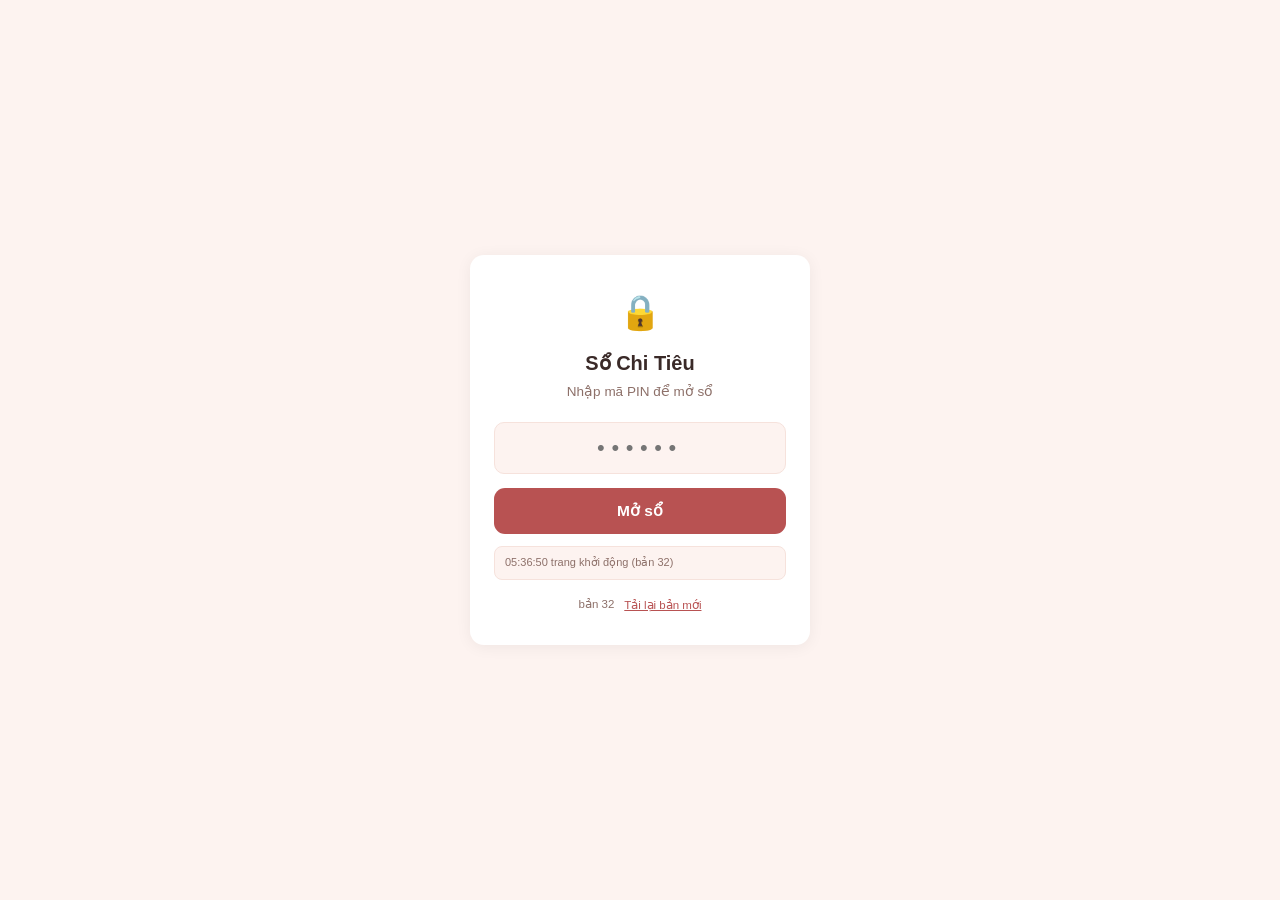
==== index.html @ 6a9d9686 "v32: luu khoan xong ngay, gui len Sheet o nen Do that: moi luot goi Apps Script mat 2,5-5 giay, gan " ====
<!DOCTYPE html>
<html lang="vi">
<head>
<meta charset="UTF-8">
<meta name="viewport" content="width=device-width, initial-scale=1.0, viewport-fit=cover">
<meta name="theme-color" content="#b85252">
<title>Sổ Chi Tiêu</title>
<link rel="manifest" href="manifest.json">
<link rel="apple-touch-icon" href="icons/icon-192.png">
<meta name="apple-mobile-web-app-capable" content="yes">
<meta name="apple-mobile-web-app-status-bar-style" content="default">
<meta name="apple-mobile-web-app-title" content="Sổ Chi Tiêu">
<link rel="stylesheet" href="style.css?v=32">
</head>
<body>

<!-- Màn hình nhập PIN: chạy trước, chặn mọi thứ khác -->
<div class="gate" id="gate">
  <div class="gate-card">
    <div class="gate-icon">🔒</div>
    <h1 class="gate-title">Sổ Chi Tiêu</h1>
    <p class="gate-sub">Nhập mã PIN để mở sổ</p>
    <input type="password" id="pin-input" class="pin-input"
           inputmode="numeric" autocomplete="off" placeholder="••••••">
    <p class="gate-error" id="gate-error" hidden></p>
    <button type="button" class="btn-primary" id="pin-submit">Mở sổ</button>

    <!-- Nhật ký lần thử gần nhất, lưu vào máy nên còn nguyên kể cả khi
         trang tự nạp lại. Dùng để dò lỗi khi màn hình không báo gì. -->
    <p class="gate-log" id="gate-log" hidden></p>

    <!-- Số hiệu bản giúp biết máy đang chạy bản nào khi cần dò lỗi -->
    <p class="gate-foot">
      <span id="app-version">bản —</span>
      <button type="button" class="link-btn" id="btn-reset">Tải lại bản mới</button>
    </p>
  </div>
</div>

<!-- Ứng dụng chính -->
<div class="app" id="app" hidden>

  <header class="topbar">
    <div class="month-total">
      <!-- Nhãn nhận biết sổ. Có sổ cá nhân chạy song song trên cùng máy, ghi
           nhầm khoản sang sổ kia thì phải vào tận Google Sheet sửa. -->
      <span class="so-badge">GIA ĐÌNH</span>
      <span class="month-label" id="month-label">Tháng này</span>
      <span class="month-amount" id="month-amount">—</span>
    </div>
    <button type="button" class="icon-btn" id="btn-refresh" aria-label="Tải lại">↻</button>
  </header>

  <!-- Chuyển giữa các màn hình -->
  <nav class="tabs">
    <button type="button" class="tab on" id="tab-btn-nhap">Nhập</button>
    <button type="button" class="tab" id="tab-btn-lo">Lọ</button>
    <button type="button" class="tab" id="tab-btn-vi">Ví</button>
    <button type="button" class="tab" id="tab-btn-no">Nợ &amp; TK</button>
    <button type="button" class="tab" id="tab-btn-thongke">Thống kê</button>
  </nav>

  <!-- ===== Màn hình nhập ===== -->
  <div id="tab-nhap">
    <section class="entry">
      <div class="chips kind" id="kinds"></div>

      <div class="amount-row">
        <input type="text" id="amount" class="amount-input"
               inputmode="numeric" autocomplete="off" placeholder="0">
        <span class="currency">đ</span>
      </div>

      <div class="chips" id="categories"></div>

      <div class="date-row">
        <label class="date-label" for="entry-date">Ngày</label>
        <input type="date" id="entry-date" class="date-input">
        <button type="button" class="link-btn" id="btn-homnay" hidden>về hôm nay</button>
      </div>

      <!-- Nội dung là bắt buộc: danh mục cho biết loại, nội dung mới cho biết
           thật sự tiêu vào cái gì. Chip gợi ý nằm ngay dưới để đỡ phải gõ lại
           tiếng Việt có dấu — bấm một cái là xong. -->
      <label class="note-label" for="note">Nội dung <span class="bat-buoc">*</span></label>
      <input type="text" id="note" class="note-input"
             autocomplete="off" placeholder="VD: Hủ tíu Nam Vang">
      <div class="chips goi-y" id="note-goiy"></div>

      <!-- Ảnh hoá đơn. Không đặt capture="environment": để trống thì điện
           thoại cho chọn giữa chụp mới và lấy ảnh có sẵn trong máy, mà hoá
           đơn thì nhiều khi đã chụp từ trước rồi. -->
      <div class="anh-khoi">
        <input type="file" id="anh-file" accept="image/*" hidden>
        <button type="button" class="btn-anh" id="btn-anh">📷 Ảnh hoá đơn</button>
        <div class="anh-xt" id="anh-xt" hidden>
          <img id="anh-xt-img" alt="Ảnh hoá đơn vừa chọn">
          <span class="anh-co" id="anh-co"></span>
          <button type="button" class="btn-xoa-nho" id="anh-bo">Bỏ ảnh</button>
        </div>
      </div>

      <div class="payer-row">
        <span class="payer-label" id="payer-label">Người chi</span>
        <div class="chips payer" id="payers"></div>
      </div>

      <div class="payer-row">
        <span class="payer-label">Từ ví</span>
        <div class="chips payer" id="vis"></div>
      </div>

      <p class="entry-error" id="entry-error" hidden></p>
      <button type="button" class="btn-primary" id="btn-save">Lưu khoản chi</button>
    </section>

    <!-- Tổng theo người -->
    <section class="by-person" id="by-person"></section>

    <!-- Danh sách gần đây / kết quả tìm kiếm -->
    <section class="recent">
      <div class="recent-head">
        <h2 id="recent-title">Gần đây</h2>
        <span class="pending" id="pending-badge" hidden></span>
        <button type="button" class="link-btn" id="btn-tim">Tìm khoản</button>
      </div>

      <!-- Bảng tìm kiếm, mặc định ẩn -->
      <div class="tim-box" id="tim-box" hidden>
        <input type="text" id="tim-chu" class="note-input"
               autocomplete="off" placeholder="Tìm theo ghi chú, danh mục, người…">
        <div class="chips tim-loai" id="tim-loai"></div>
        <div class="tim-ngay">
          <label>Từ <input type="date" id="tim-tu" class="date-input"></label>
          <label>Đến <input type="date" id="tim-den" class="date-input"></label>
        </div>
        <div class="tim-chan">
          <span class="tim-ketqua" id="tim-ketqua"></span>
          <button type="button" class="link-btn" id="btn-xoa-tim">Xoá lọc</button>
        </div>
      </div>

      <div id="recent-list" class="recent-list">
        <p class="empty">Đang tải…</p>
      </div>
    </section>
  </div>

  <!-- ===== Màn hình sáu lọ ===== -->
  <div id="tab-lo" hidden>
    <section class="jars">
      <div class="jar-head">
        <span class="jar-month" id="jar-month">—</span>
        <button type="button" class="link-btn" id="btn-tile">Chỉnh tỉ lệ</button>
      </div>

      <p class="jar-note" id="jar-sweep-note" hidden></p>

      <div id="jar-list"></div>

      <div class="stat-block" id="jar-assets"></div>

      <button type="button" class="btn-outline" id="btn-move">Chuyển tiền giữa các lọ</button>

      <div class="stat-block" id="jar-history"></div>
    </section>
  </div>

  <!-- ===== Màn hình ví / nguồn tiền ===== -->
  <div id="tab-vi" hidden>
    <section class="jars">
      <div class="jar-head">
        <span class="jar-month">Tiền đang ở đâu</span>
        <button type="button" class="link-btn" id="btn-caidat-vi">Cài đặt ví</button>
      </div>

      <p class="jar-note" id="vi-chuagan" hidden></p>

      <div id="vi-list"></div>

      <button type="button" class="btn-outline" id="btn-chuyen-vi">Chuyển tiền giữa các ví</button>

      <div class="stat-block" id="vi-history"></div>
    </section>
  </div>

  <!-- ===== Màn hình vay nợ + sổ tiết kiệm =====
       Hai thứ này đi cùng nhau vì cùng là tiền NGOÀI ví: đã rời ví nhưng vẫn
       là của mình (cho vay, gửi tiết kiệm), hoặc đang ở trong ví nhưng không
       phải của mình (đi vay). -->
  <div id="tab-no" hidden>
    <section class="jars">
      <div class="jar-head">
        <span class="jar-month">Vay nợ</span>
        <button type="button" class="link-btn" id="btn-ghi-no">Ghi khoản nợ</button>
      </div>

      <div class="stat-block" id="no-tomtat"></div>
      <div id="no-list"></div>

      <div class="jar-head" style="margin-top:22px">
        <span class="jar-month">Sổ tiết kiệm</span>
        <button type="button" class="link-btn" id="btn-them-tk">Thêm sổ</button>
      </div>

      <div class="stat-block" id="tk-tomtat"></div>
      <div id="tk-list"></div>

      <p class="jar-note" id="tk-nhac-note"></p>
    </section>
  </div>

  <!-- Hộp thoại ghi khoản vay nợ -->
  <div class="sheet" id="no-sheet" hidden>
    <div class="sheet-card">
      <h3 class="sheet-title">Ghi khoản vay nợ</h3>
      <p class="sheet-sub">Cho vay hay đi vay đều KHÔNG tính là thu/chi: tiền chỉ
         đổi chỗ, chưa mất đi. Nhưng số dư ví vẫn thay đổi đúng.</p>

      <label class="sheet-label" for="no-loai">Loại</label>
      <select class="sheet-select" id="no-loai">
        <option value="Cho vay">Cho vay — mình đưa tiền ra</option>
        <option value="Thu nợ">Thu nợ — họ trả lại mình</option>
        <option value="Đi vay">Đi vay — mình nhận tiền vào</option>
        <option value="Trả nợ">Trả nợ — mình trả lại họ</option>
      </select>

      <label class="sheet-label" for="no-doituong">Ai</label>
      <input type="text" class="note-input" id="no-doituong"
             list="no-doituong-goi" placeholder="Tên người hoặc nơi vay">
      <datalist id="no-doituong-goi"></datalist>

      <label class="sheet-label" for="no-amount">Số tiền</label>
      <input type="text" class="note-input" id="no-amount" inputmode="numeric" placeholder="0">

      <label class="sheet-label" for="no-vi">Ví</label>
      <select class="sheet-select" id="no-vi"></select>

      <label class="sheet-label" for="no-date">Ngày</label>
      <input type="date" class="sheet-select" id="no-date">

      <label class="sheet-label" for="no-note">Ghi chú</label>
      <input type="text" class="note-input" id="no-note" placeholder="Không bắt buộc">

      <p class="entry-error" id="no-error" hidden></p>

      <div class="sheet-actions">
        <button type="button" class="btn-ghost" id="no-cancel">Huỷ</button>
        <button type="button" class="btn-primary" id="no-ok">Ghi</button>
      </div>
    </div>
  </div>

  <!-- Hộp thoại thêm/sửa sổ tiết kiệm -->
  <div class="sheet" id="tk-sheet" hidden>
    <div class="sheet-card">
      <h3 class="sheet-title" id="tk-title">Thêm sổ tiết kiệm</h3>
      <p class="sheet-sub">Sổ tiết kiệm chỉ để theo dõi và nhắc ngày đáo hạn.
         Muốn tiền trừ khỏi ví thì ghi thêm một lệnh chuyển ví sang ví "Tiết kiệm".</p>

      <label class="sheet-label" for="tk-ten">Tên sổ</label>
      <input type="text" class="note-input" id="tk-ten" placeholder="VD: Sổ 6 tháng Vietcombank">

      <label class="sheet-label" for="tk-noi">Gửi ở đâu</label>
      <input type="text" class="note-input" id="tk-noi" placeholder="VD: Vietcombank">

      <label class="sheet-label" for="tk-sotien">Số tiền gốc</label>
      <input type="text" class="note-input" id="tk-sotien" inputmode="numeric" placeholder="0">

      <label class="sheet-label" for="tk-laisuat">Lãi suất (%/năm)</label>
      <input type="text" class="note-input" id="tk-laisuat" inputmode="decimal" placeholder="VD: 5.6">

      <label class="sheet-label" for="tk-ngaygui">Ngày gửi</label>
      <input type="date" class="sheet-select" id="tk-ngaygui">

      <label class="sheet-label" for="tk-kyhan">Kỳ hạn (tháng)</label>
      <select class="sheet-select" id="tk-kyhan">
        <option value="1">1 tháng</option>
        <option value="3">3 tháng</option>
        <option value="6" selected>6 tháng</option>
        <option value="9">9 tháng</option>
        <option value="12">12 tháng</option>
        <option value="18">18 tháng</option>
        <option value="24">24 tháng</option>
        <option value="36">36 tháng</option>
      </select>

      <p class="tk-xem-truoc" id="tk-xem-truoc"></p>
      <p class="entry-error" id="tk-error" hidden></p>

      <div class="sheet-actions">
        <button type="button" class="btn-ghost" id="tk-cancel">Huỷ</button>
        <button type="button" class="btn-primary" id="tk-ok">Lưu sổ</button>
      </div>
      <button type="button" class="btn-xoa-nho" id="tk-xoa" hidden>Xoá sổ này</button>
    </div>
  </div>

  <!-- Hộp thoại chuyển tiền giữa các ví -->
  <div class="sheet" id="chuyenvi-sheet" hidden>
    <div class="sheet-card">
      <h3 class="sheet-title">Chuyển tiền giữa các ví</h3>
      <p class="sheet-sub">Ví dụ rút tiền từ ngân hàng ra tiền mặt. Tiền không rời
         khỏi nhà nên khoản này không tính là chi tiêu.</p>

      <label class="sheet-label" for="cv-from">Từ ví</label>
      <select class="sheet-select" id="cv-from"></select>

      <label class="sheet-label" for="cv-to">Sang ví</label>
      <select class="sheet-select" id="cv-to"></select>

      <label class="sheet-label" for="cv-amount">Số tiền</label>
      <input type="text" class="note-input" id="cv-amount" inputmode="numeric" placeholder="0">

      <label class="sheet-label" for="cv-date">Ngày</label>
      <input type="date" class="sheet-select" id="cv-date">

      <label class="sheet-label" for="cv-note">Ghi chú</label>
      <input type="text" class="note-input" id="cv-note" placeholder="Không bắt buộc">

      <p class="entry-error" id="cv-error" hidden></p>

      <div class="sheet-actions">
        <button type="button" class="btn-ghost" id="cv-cancel">Huỷ</button>
        <button type="button" class="btn-primary" id="cv-ok">Chuyển</button>
      </div>
    </div>
  </div>

  <!-- Hộp thoại cài đặt ví: danh sách ví và số dư đầu -->
  <div class="sheet" id="caidatvi-sheet" hidden>
    <div class="sheet-card">
      <h3 class="sheet-title">Cài đặt ví</h3>
      <p class="sheet-sub">Mỗi dòng một ví. Số dư đầu là số tiền đang có trong ví
         tại thời điểm bắt đầu ghi sổ — để trống nếu tính từ 0.</p>

      <div id="caidatvi-rows"></div>
      <button type="button" class="link-btn" id="btn-them-vi">+ Thêm ví</button>

      <p class="entry-error" id="caidatvi-error" hidden></p>

      <div class="sheet-actions">
        <button type="button" class="btn-ghost" id="caidatvi-cancel">Huỷ</button>
        <button type="button" class="btn-primary" id="caidatvi-ok">Lưu</button>
      </div>
    </div>
  </div>

  <!-- Hộp thoại chuyển tiền giữa các lọ -->
  <div class="sheet" id="move-sheet" hidden>
    <div class="sheet-card">
      <h3 class="sheet-title">Chuyển tiền giữa các lọ</h3>

      <label class="sheet-label" for="move-from">Từ lọ</label>
      <select class="sheet-select" id="move-from"></select>

      <label class="sheet-label" for="move-to">Sang lọ</label>
      <select class="sheet-select" id="move-to"></select>

      <label class="sheet-label" for="move-amount">Số tiền</label>
      <input type="text" class="note-input" id="move-amount" inputmode="numeric" placeholder="0">

      <label class="sheet-label" for="move-note">Ghi chú</label>
      <input type="text" class="note-input" id="move-note" placeholder="Không bắt buộc">

      <p class="sheet-warn" id="move-warn" hidden></p>
      <p class="entry-error" id="move-error" hidden></p>

      <div class="sheet-actions">
        <button type="button" class="btn-ghost" id="move-cancel">Huỷ</button>
        <button type="button" class="btn-primary" id="move-ok">Chuyển</button>
      </div>
    </div>
  </div>

  <!-- Hộp thoại chi tiết một lọ -->
  <div class="sheet" id="jar-sheet" hidden>
    <div class="sheet-card">
      <h3 class="sheet-title" id="jar-detail-name">—</h3>
      <p class="sheet-sub" id="jar-detail-sum">—</p>
      <div id="jar-detail-noidung"></div>
      <div id="jar-detail-list"></div>
      <div class="sheet-actions">
        <button type="button" class="btn-ghost" id="jar-detail-close">Đóng</button>
      </div>
    </div>
  </div>

  <!-- Hộp thoại sửa / xoá một khoản đã ghi -->
  <div class="sheet" id="edit-sheet" hidden>
    <div class="sheet-card">
      <h3 class="sheet-title">Sửa khoản đã ghi</h3>
      <p class="sheet-sub" id="edit-meta">—</p>

      <p class="sheet-warn" id="edit-warn" hidden></p>

      <label class="sheet-label" for="edit-amount">Số tiền</label>
      <input type="text" class="note-input" id="edit-amount" inputmode="numeric" placeholder="0">

      <label class="sheet-label" for="edit-date">Ngày</label>
      <input type="date" class="sheet-select" id="edit-date">

      <label class="sheet-label" for="edit-category">Danh mục</label>
      <select class="sheet-select" id="edit-category"></select>

      <label class="sheet-label" for="edit-payer">Người</label>
      <select class="sheet-select" id="edit-payer"></select>

      <label class="sheet-label" for="edit-wallet">Ví</label>
      <select class="sheet-select" id="edit-wallet"></select>

      <label class="sheet-label" for="edit-note">Nội dung <span class="bat-buoc">*</span></label>
      <input type="text" class="note-input" id="edit-note" placeholder="VD: Hủ tíu Nam Vang">
      <div class="chips goi-y" id="edit-note-goiy"></div>

      <div class="edit-anh" id="edit-anh" hidden>
        <div class="edit-anh-xem" id="edit-anh-xem">
          <img id="edit-anh-img" alt="Ảnh hoá đơn" hidden>
          <span class="edit-anh-nhan" id="edit-anh-nhan"></span>
        </div>
        <div class="edit-anh-nut">
          <button type="button" class="btn-anh" id="edit-anh-them">📷 Thêm ảnh</button>
          <button type="button" class="btn-xoa-nho" id="edit-anh-bo" hidden>Gỡ ảnh</button>
        </div>
        <input type="file" id="edit-anh-file" accept="image/*" hidden>
      </div>

      <p class="entry-error" id="edit-error" hidden></p>

      <div class="sheet-actions">
        <button type="button" class="btn-ghost" id="edit-cancel">Huỷ</button>
        <button type="button" class="btn-primary" id="edit-save">Lưu</button>
      </div>
      <button type="button" class="btn-danger" id="edit-delete">Xoá khoản này</button>
    </div>
  </div>

  <!-- Hộp thoại chỉnh tỉ lệ -->
  <div class="sheet" id="ratio-sheet" hidden>
    <div class="sheet-card">
      <h3 class="sheet-title">Tỉ lệ chia khoản thu</h3>
      <p class="sheet-sub">Đổi tỉ lệ chỉ áp dụng cho khoản thu ghi từ giờ trở đi. Các tháng cũ giữ nguyên.</p>

      <div id="ratio-rows"></div>

      <p class="ratio-total" id="ratio-total">—</p>
      <p class="entry-error" id="ratio-error" hidden></p>

      <div class="sheet-actions">
        <button type="button" class="btn-ghost" id="ratio-cancel">Huỷ</button>
        <button type="button" class="btn-primary" id="ratio-ok">Lưu tỉ lệ</button>
      </div>
    </div>
  </div>

  <!-- Hộp đặt hạn mức chi tiêu theo danh mục -->
  <div class="sheet" id="hanmuc-sheet" hidden>
    <div class="sheet-card">
      <h3 class="sheet-title">Hạn mức chi mỗi tháng</h3>
      <p class="sheet-sub">Để trống hoặc 0 là không đặt hạn mức cho mục đó.
         Hạn mức tính lại từ đầu mỗi tháng.</p>

      <div id="hanmuc-rows"></div>

      <p class="entry-error" id="hanmuc-error" hidden></p>

      <div class="sheet-actions">
        <button type="button" class="btn-ghost" id="hanmuc-cancel">Huỷ</button>
        <button type="button" class="btn-primary" id="hanmuc-ok">Lưu hạn mức</button>
      </div>
    </div>
  </div>

  <!-- ===== Màn hình thống kê ===== -->
  <div id="tab-thongke" hidden>
    <section class="stats">

      <!-- Tình hình hiện tại — ảnh chụp tại HÔM NAY, cố ý đặt NGOÀI bộ chọn kỳ
           bên dưới: đây không phải số của một kỳ nên tuần/tháng/quý/năm không
           được đụng vào nó. -->
      <div class="stat-block hiennay" id="hiennay-block"></div>
      <div class="chips period" id="stat-modes"></div>

      <div class="period-nav">
        <button type="button" class="nav-btn" id="stat-prev" aria-label="Kỳ trước">‹</button>
        <span class="period-label" id="stat-label">—</span>
        <button type="button" class="nav-btn" id="stat-next" aria-label="Kỳ sau">›</button>
      </div>

      <div class="stat-summary" id="stat-summary"></div>

      <!-- Hạn mức chi tiêu — chỉ hiện khi đang xem theo Tháng, vì hạn mức
           vốn tính theo tháng, ghép vào tuần/quý/năm sẽ ra số vô nghĩa. -->
      <div class="stat-block" id="hanmuc-block"></div>

      <!-- Biểu đồ diễn biến theo tháng -->
      <div class="stat-block chart-block">
        <div class="chart-head">
          <h3>Diễn biến theo tháng</h3>
          <div class="chips chart-kind" id="chart-kind"></div>
        </div>
        <select class="sheet-select" id="chart-series"></select>
        <div id="chart-area"></div>
        <div class="chart-legend" id="chart-legend"></div>
      </div>

      <div class="stat-block" id="stat-by-income"></div>
      <div class="stat-block" id="stat-by-cat"></div>
      <div class="stat-block" id="stat-by-person"></div>
    </section>
  </div>

  <!-- Xem ảnh hoá đơn phóng to. Nằm ngoài cùng, phủ kín màn hình, vì hoá đơn
       chữ nhỏ mà xem trong một ô vuông bé thì không đọc nổi. -->
  <div class="anh-xem" id="anh-xem" hidden>
    <button type="button" class="anh-dong" id="anh-dong" aria-label="Đóng">✕</button>
    <img id="anh-xem-img" alt="Ảnh hoá đơn" hidden>
    <p class="anh-trangthai" id="anh-trangthai"></p>
  </div>

  <div class="toast" id="toast" hidden></div>
</div>

<script src="logic.js?v=32"></script>
<script src="app.js?v=32"></script>
</body>
</html>
---- style.css ----
/* Tông hồng pastel.
   Nền và thẻ để pastel thật nhạt, nhưng --accent (nút, thanh tiêu đề) phải
   đủ đậm vì chữ trắng đặt lên trên: hồng pastel nguyên bản chỉ đạt tương
   phản ~2.9:1, chữ sẽ mờ. Màu chọn ở đây đạt ~4.7:1, đọc số tiền rõ ràng. */
:root {
  --bg: #fdf3f0;
  --card: #ffffff;
  --text: #3a2a28;
  --muted: #8d7069;
  --line: #f6e2dc;
  --accent: #b85252;
  --accent-soft: #fbeae5;
  /* Nút màu gạch nên đỏ báo lỗi phải sẫm và đậm hơn hẳn, nếu không số âm
     và thông báo lỗi sẽ chìm vào cùng tông với nút. */
  --danger: #8f1d14;
  --thu: #2f7d5f;      /* khoản thu — dùng chung cho chữ, thanh và biểu đồ */
  --toast: #3a2c28;
  --radius: 14px;
}

@media (prefers-color-scheme: dark) {
  :root {
    --bg: #171211;
    --card: #221b19;
    --text: #f2e8e5;
    --muted: #b09a94;
    --line: #372c29;
    /* Giữ nguyên màu neo của bản sáng: chữ trắng trên nút đạt 4.8:1,
       vẫn đủ ngưỡng mà không cần làm nhạt đi cho hợp nền tối. */
    --accent: #b85252;
    --accent-soft: #33211e;
    /* Nền tối thì đỏ sẫm sẽ chìm, nên chuyển sang đỏ sáng — vẫn tách bạch
       khỏi màu gạch của nút. */
    --danger: #f08b7f;
    --thu: #59c99a;
    --toast: #46352f;
  }
}

* { box-sizing: border-box; margin: 0; padding: 0; -webkit-tap-highlight-color: transparent; }

/* Bắt buộc: thuộc tính hidden phải luôn thắng.
   Quy tắc mặc định của trình duyệt là [hidden] { display: none }, nhưng bất kỳ
   khai báo display nào của mình (vd .gate { display: flex }) đều có độ ưu tiên
   cao hơn và vô hiệu hoá nó. Từng làm màn hình PIN không chịu tắt dù đã đăng
   nhập thành công, che kín app chạy bên dưới. */
[hidden] { display: none !important; }

body {
  background: var(--bg);
  color: var(--text);
  font-family: -apple-system, BlinkMacSystemFont, "Segoe UI", Roboto, sans-serif;
  font-size: 15px;
  line-height: 1.5;
  padding-bottom: env(safe-area-inset-bottom);
}

/* ---------- Màn hình PIN ---------- */
.gate {
  position: fixed;
  inset: 0;
  background: var(--bg);
  display: flex;
  align-items: center;
  justify-content: center;
  padding: 24px;
  z-index: 50;
}
.gate-card {
  width: 100%;
  max-width: 340px;
  background: var(--card);
  border-radius: var(--radius);
  padding: 32px 24px;
  text-align: center;
  box-shadow: 0 2px 16px rgba(0,0,0,0.06);
}
.gate-icon { font-size: 34px; margin-bottom: 10px; }
.gate-title { font-size: 20px; font-weight: 700; margin-bottom: 4px; }
.gate-sub { font-size: 13.5px; color: var(--muted); margin-bottom: 20px; }
.pin-input {
  width: 100%;
  font-family: inherit;
  font-size: 22px;
  letter-spacing: 0.3em;
  text-align: center;
  color: var(--text);
  background: var(--bg);
  border: 1px solid var(--line);
  border-radius: 10px;
  padding: 12px;
  margin-bottom: 14px;
}
.pin-input:focus { outline: none; border-color: var(--accent); }
.gate-error, .entry-error {
  font-size: 13px;
  color: var(--danger);
  margin-bottom: 12px;
}

.gate-log {
  margin-top: 12px;
  padding: 8px 10px;
  font-size: 11px;
  line-height: 1.45;
  color: var(--muted);
  background: var(--bg);
  border: 1px solid var(--line);
  border-radius: 8px;
  text-align: left;
  word-break: break-word;
}

.gate-foot {
  margin-top: 16px;
  font-size: 11.5px;
  color: var(--muted);
  display: flex;
  align-items: center;
  justify-content: center;
  gap: 10px;
}
.link-btn {
  font-family: inherit;
  font-size: 11.5px;
  color: var(--accent);
  background: none;
  border: none;
  padding: 0;
  text-decoration: underline;
  cursor: pointer;
}

/* ---------- Chuyển tab ---------- */
.tabs {
  display: flex;
  gap: 6px;
  padding: 12px 12px 0;
}
.tab {
  flex: 1;
  font-family: inherit;
  font-size: 13.5px;
  font-weight: 600;
  color: var(--muted);
  background: var(--card);
  border: 1px solid var(--line);
  border-radius: 10px;
  padding: 10px;
  cursor: pointer;
  transition: all 0.15s ease;
}
.tab.on {
  background: var(--accent);
  border-color: var(--accent);
  color: #fff;
}

/* ---------- Sáu chiếc lọ ---------- */
.jars { padding: 14px 12px 28px; }

.jar-head {
  display: flex;
  align-items: baseline;
  justify-content: space-between;
  margin-bottom: 12px;
  padding: 0 4px;
}
.jar-month { font-size: 14px; font-weight: 700; }

.jar-note {
  background: #fef3c7;
  color: #92400e;
  font-size: 12px;
  line-height: 1.5;
  border-radius: 10px;
  padding: 10px 12px;
  margin-bottom: 12px;
}

.jar {
  background: var(--card);
  border-radius: var(--radius);
  padding: 13px 14px;
  margin-bottom: 8px;
  cursor: pointer;
  transition: transform 0.1s ease;
}
.jar:active { transform: scale(0.99); }
.jar-more { font-size: 11px; color: var(--accent); margin-left: 6px; }

/* Danh sách khoản trong hộp chi tiết lọ */
.mv {
  display: flex;
  align-items: baseline;
  justify-content: space-between;
  gap: 10px;
  padding: 10px 0;
  border-bottom: 1px solid var(--line);
}
.mv:last-child { border-bottom: none; }
.mv-main { min-width: 0; }
.mv-name { font-size: 13.5px; font-weight: 600; }
.mv-meta { font-size: 11.5px; color: var(--muted); }
.mv-num { font-size: 14px; font-weight: 700; white-space: nowrap; }
.mv-num.vao { color: var(--thu); }
.mv-num.ra  { color: var(--accent); }
.jar-top {
  display: flex;
  align-items: baseline;
  justify-content: space-between;
  gap: 10px;
  margin-bottom: 3px;
}
.jar-name { font-size: 14.5px; font-weight: 700; }
.jar-tag {
  font-size: 10px;
  font-weight: 600;
  color: var(--muted);
  background: var(--bg);
  border-radius: 8px;
  padding: 2px 7px;
  margin-left: 6px;
}
.jar-left { font-size: 15px; font-weight: 700; white-space: nowrap; }
.jar-left.am { color: var(--danger); }
.jar-sub { font-size: 11.5px; color: var(--muted); margin-bottom: 7px; }
.jar-bar {
  height: 7px;
  background: var(--bg);
  border-radius: 4px;
  overflow: hidden;
}
.jar-fill { height: 100%; background: var(--accent); border-radius: 4px; }
.jar-fill.hetsach { background: var(--danger); }

.btn-outline {
  width: 100%;
  font-family: inherit;
  font-size: 14px;
  font-weight: 600;
  color: var(--accent);
  background: var(--card);
  border: 1.5px solid var(--accent);
  border-radius: 11px;
  padding: 12px;
  cursor: pointer;
  margin: 6px 0 14px;
}

/* ---------- Hộp thoại trượt lên ---------- */
.sheet {
  position: fixed;
  inset: 0;
  background: rgba(0,0,0,0.4);
  display: flex;
  align-items: flex-end;
  justify-content: center;
  z-index: 80;
  padding: 12px;
}
.sheet-card {
  width: 100%;
  max-width: 520px;
  max-height: 86vh;
  overflow-y: auto;
  background: var(--card);
  border-radius: 16px;
  padding: 20px 16px calc(16px + env(safe-area-inset-bottom));
}
.sheet-title { font-size: 16px; font-weight: 700; margin-bottom: 4px; }
.sheet-sub { font-size: 12px; color: var(--muted); margin-bottom: 14px; line-height: 1.5; }
.sheet-label {
  display: block;
  font-size: 12px;
  font-weight: 600;
  color: var(--muted);
  margin: 12px 0 5px;
}
.sheet-select {
  width: 100%;
  font-family: inherit;
  font-size: 14.5px;
  color: var(--text);
  background: var(--bg);
  border: 1px solid var(--line);
  border-radius: 10px;
  padding: 11px 12px;
}
.sheet-warn {
  background: #fee2e2;
  color: #991b1b;
  font-size: 12.5px;
  line-height: 1.55;
  border-left: 4px solid var(--danger);
  border-radius: 8px;
  padding: 11px 12px;
  margin: 14px 0 4px;
}
.sheet-actions { display: flex; gap: 8px; margin-top: 16px; }
.sheet-actions .btn-primary { flex: 2; }
.btn-danger {
  width: 100%;
  font-family: inherit;
  font-size: 14px;
  font-weight: 600;
  color: var(--danger);
  background: none;
  border: 1.5px solid var(--danger);
  border-radius: 11px;
  padding: 12px;
  cursor: pointer;
  margin-top: 10px;
}
.btn-danger.xacnhan {
  background: var(--danger);
  color: #fff;
}

.btn-ghost {
  flex: 1;
  font-family: inherit;
  font-size: 14.5px;
  font-weight: 600;
  color: var(--muted);
  background: var(--bg);
  border: 1px solid var(--line);
  border-radius: 11px;
  padding: 13px;
  cursor: pointer;
}

.ratio-row {
  display: flex;
  align-items: center;
  gap: 10px;
  padding: 8px 0;
  border-bottom: 1px solid var(--line);
}
.ratio-row:last-child { border-bottom: none; }
.ratio-name { flex: 1; font-size: 13.5px; }
.ratio-input {
  width: 68px;
  font-family: inherit;
  font-size: 15px;
  font-weight: 700;
  text-align: right;
  color: var(--text);
  background: var(--bg);
  border: 1px solid var(--line);
  border-radius: 8px;
  padding: 8px 10px;
}
.ratio-total {
  font-size: 13.5px;
  font-weight: 700;
  text-align: right;
  margin-top: 12px;
}
.ratio-total.sai { color: var(--danger); }
.ratio-total.dung { color: var(--thu); }

/* ---------- Thống kê ---------- */
.stats { padding: 14px 12px 28px; }

.period-nav {
  display: flex;
  align-items: center;
  justify-content: space-between;
  gap: 8px;
  background: var(--card);
  border-radius: var(--radius);
  padding: 8px 10px;
  margin-bottom: 12px;
}
.period-label {
  flex: 1;
  text-align: center;
  font-size: 14px;
  font-weight: 700;
  color: var(--text);
}
.nav-btn {
  width: 34px;
  height: 34px;
  flex: none;
  font-family: inherit;
  font-size: 20px;
  line-height: 1;
  color: var(--accent);
  background: var(--bg);
  border: 1px solid var(--line);
  border-radius: 9px;
  cursor: pointer;
}
.nav-btn:disabled { opacity: 0.35; cursor: default; }

.stat-summary {
  display: grid;
  grid-template-columns: 1fr 1fr;
  gap: 8px;
  margin-bottom: 14px;
}
.stat-card {
  background: var(--card);
  border-radius: var(--radius);
  padding: 13px 14px;
}
.stat-card.wide { grid-column: 1 / -1; }
.stat-name { font-size: 12px; color: var(--muted); margin-bottom: 3px; }
.stat-value { font-size: 18px; font-weight: 700; }
.stat-value.thu { color: var(--thu); }
.stat-value.chi { color: var(--accent); }
.stat-value.am { color: var(--danger); }


.stat-block {
  background: var(--card);
  border-radius: var(--radius);
  padding: 14px;
  margin-bottom: 12px;
}
.stat-block h3 {
  font-size: 13px;
  font-weight: 700;
  color: var(--muted);
  margin-bottom: 12px;
}
/* ---------- Biểu đồ ---------- */
.chart-head {
  display: flex;
  align-items: center;
  justify-content: space-between;
  gap: 10px;
  margin-bottom: 10px;
}
.chart-head h3 { margin: 0; }
.chips.chart-kind { margin-bottom: 0; }
.chips.chart-kind .chip { padding: 6px 11px; font-size: 12px; }

.chart-block .sheet-select { margin-bottom: 12px; }

#chart-area svg { width: 100%; height: auto; display: block; }
.chart-empty {
  padding: 20px 8px;
  text-align: center;
  font-size: 13px;
  color: var(--muted);
}

.chart-legend {
  display: flex;
  flex-wrap: wrap;
  gap: 14px;
  justify-content: center;
  margin-top: 10px;
  font-size: 11.5px;
  color: var(--muted);
}
.chart-legend span { display: inline-flex; align-items: center; gap: 5px; }
.chart-legend i {
  width: 10px;
  height: 10px;
  border-radius: 3px;
  display: inline-block;
}

.bar-row { margin-bottom: 12px; }
.bar-row:last-child { margin-bottom: 0; }
.bar-row.bam-duoc {
  cursor: pointer;
  border-radius: 8px;
  padding: 6px;
  margin: -6px -6px 6px;
  transition: background 0.15s ease;
}
.bar-row.bam-duoc:last-child { margin-bottom: -6px; }
.bar-row.bam-duoc:active { background: var(--bg); }
.bar-row.bam-duoc .bar-name::after {
  content: " ›";
  color: var(--accent);
  font-weight: 700;
}
.bar-head {
  display: flex;
  justify-content: space-between;
  align-items: baseline;
  gap: 10px;
  margin-bottom: 5px;
}
.bar-name { font-size: 13.5px; font-weight: 600; }
.bar-num {
  font-size: 13px;
  font-weight: 700;
  white-space: nowrap;
}
.bar-pct { font-size: 11px; color: var(--muted); margin-left: 6px; font-weight: 400; }
.bar-track {
  height: 7px;
  background: var(--bg);
  border-radius: 4px;
  overflow: hidden;
}
.bar-fill {
  height: 100%;
  background: var(--accent);
  border-radius: 4px;
}
.bar-fill.thu { background: var(--thu); }

/* ---------- Thanh trên ---------- */
.topbar {
  display: flex;
  align-items: center;
  justify-content: space-between;
  background: var(--accent);
  color: #fff;
  padding: calc(env(safe-area-inset-top) + 18px) 20px 20px;
}
/* Nhãn nhận biết sổ, nằm ngay trên tổng tháng ở thanh tiêu đề.
   Nền trắng mờ chứ không phải màu riêng: nếu về sau đổi tông app thì nhãn tự
   hợp màu theo, không phải sửa hai chỗ. */
.so-badge {
  display: inline-block;
  margin-bottom: 4px;
  padding: 2px 8px;
  border-radius: 999px;
  background: rgba(255,255,255,0.22);
  font-size: 10.5px;
  font-weight: 700;
  letter-spacing: 0.08em;
}
.month-label { display: block; font-size: 12.5px; opacity: 0.85; }
.month-amount { display: block; font-size: 26px; font-weight: 700; letter-spacing: -0.02em; }
.icon-btn {
  background: rgba(255,255,255,0.16);
  border: none;
  color: #fff;
  font-size: 19px;
  width: 38px;
  height: 38px;
  border-radius: 50%;
  cursor: pointer;
}
.icon-btn:active { background: rgba(255,255,255,0.3); }
.icon-btn.spinning { animation: spin 0.8s linear infinite; }
@keyframes spin { to { transform: rotate(360deg); } }

/* ---------- Khu nhập ---------- */
.entry {
  background: var(--card);
  margin: -12px 12px 0;
  border-radius: var(--radius);
  padding: 18px 16px;
  box-shadow: 0 2px 12px rgba(0,0,0,0.05);
}
.amount-row {
  display: flex;
  align-items: baseline;
  gap: 6px;
  border-bottom: 2px solid var(--line);
  padding-bottom: 8px;
  margin-bottom: 16px;
}
.amount-input {
  flex: 1;
  min-width: 0;
  font-family: inherit;
  font-size: 34px;
  font-weight: 700;
  letter-spacing: -0.02em;
  color: var(--text);
  background: none;
  border: none;
}
.amount-input:focus { outline: none; }
.amount-input::placeholder { color: var(--line); }
.currency { font-size: 20px; font-weight: 600; color: var(--muted); }

.chips { display: flex; flex-wrap: wrap; gap: 7px; margin-bottom: 14px; }
.chip {
  font-family: inherit;
  font-size: 13px;
  color: var(--muted);
  background: var(--bg);
  border: 1px solid var(--line);
  border-radius: 20px;
  padding: 8px 13px;
  cursor: pointer;
  transition: all 0.15s ease;
}
.chip.on {
  background: var(--accent);
  border-color: var(--accent);
  color: #fff;
  font-weight: 600;
}

.note-input {
  width: 100%;
  font-family: inherit;
  font-size: 14.5px;
  color: var(--text);
  background: var(--bg);
  border: 1px solid var(--line);
  border-radius: 10px;
  padding: 11px 12px;
  margin-bottom: 14px;
}
.note-input:focus { outline: none; border-color: var(--accent); }

.date-row {
  display: flex;
  align-items: center;
  gap: 10px;
  margin-bottom: 14px;
}
.date-label { font-size: 13px; color: var(--muted); white-space: nowrap; }
.date-input {
  flex: 1;
  min-width: 0;
  font-family: inherit;
  font-size: 14.5px;
  color: var(--text);
  background: var(--bg);
  border: 1px solid var(--line);
  border-radius: 10px;
  padding: 10px 12px;
}
.date-input:focus { outline: none; border-color: var(--accent); }
/* Ngày khác hôm nay thì viền đậm lên, để không lỡ tay ghi nhầm vào ngày cũ
   rồi vài hôm sau mới phát hiện. */
.date-input.khac-hom-nay {
  border-color: var(--accent);
  border-width: 2px;
  font-weight: 600;
}

.payer-row { display: flex; align-items: center; gap: 12px; margin-bottom: 16px; }
.payer-label { font-size: 13px; color: var(--muted); white-space: nowrap; }
.chips.payer { margin-bottom: 0; }

.btn-primary {
  width: 100%;
  font-family: inherit;
  font-size: 15.5px;
  font-weight: 700;
  color: #fff;
  background: var(--accent);
  border: none;
  border-radius: 11px;
  padding: 14px;
  cursor: pointer;
}
.btn-primary:disabled { opacity: 0.55; }
.btn-primary:active:not(:disabled) { transform: scale(0.99); }

/* ---------- Tổng theo người ---------- */
.by-person { display: flex; gap: 10px; padding: 14px 12px 0; }
.person-card {
  flex: 1;
  background: var(--card);
  border-radius: var(--radius);
  padding: 13px 14px;
}
.person-name { font-size: 12.5px; color: var(--muted); margin-bottom: 2px; }
.person-total { font-size: 17px; font-weight: 700; }

/* ---------- Danh sách ---------- */
.recent { padding: 20px 12px 28px; }
.recent-head {
  display: flex;
  align-items: center;
  gap: 8px;
  margin-bottom: 10px;
  padding: 0 4px;
}
.recent-head h2 { font-size: 14px; font-weight: 700; color: var(--muted); }
/* Nút tìm đẩy sang phải, tách khỏi tiêu đề */
.recent-head #btn-tim { margin-left: auto; }

/* ===== Bảng tìm kiếm ===== */
.tim-box {
  background: var(--card);
  border: 1px solid var(--line);
  border-radius: var(--radius);
  padding: 12px;
  margin-bottom: 12px;
}
.tim-box .note-input { margin-bottom: 10px; }
.chips.tim-loai { margin-bottom: 10px; }
.chips.tim-loai .chip { padding: 6px 12px; font-size: 12px; }

.tim-ngay {
  display: flex;
  gap: 8px;
  flex-wrap: wrap;
  margin-bottom: 10px;
}
.tim-ngay label {
  flex: 1;
  min-width: 130px;
  display: flex;
  align-items: center;
  gap: 6px;
  font-size: 12px;
  color: var(--muted);
}
.tim-ngay .date-input { flex: 1; min-width: 0; }

.tim-chan {
  display: flex;
  align-items: center;
  justify-content: space-between;
  gap: 8px;
}
.tim-ketqua {
  font-size: 12px;
  color: var(--muted);
  line-height: 1.4;
}
.pending {
  font-size: 11px;
  font-weight: 600;
  color: #b45309;
  background: #fef3c7;
  border-radius: 10px;
  padding: 3px 8px;
}
.recent-list { background: var(--card); border-radius: var(--radius); overflow: hidden; }
.item {
  display: flex;
  align-items: center;
  gap: 12px;
  padding: 13px 15px;
  border-bottom: 1px solid var(--line);
}
.item:last-child { border-bottom: none; }
.item.unsent { background: var(--accent-soft); }
.item { cursor: pointer; }
.item:active { background: var(--bg); }
.item-main { flex: 1; min-width: 0; }
.item-cat { font-size: 14.5px; font-weight: 600; }
.item-meta {
  font-size: 12px;
  color: var(--muted);
  white-space: nowrap;
  overflow: hidden;
  text-overflow: ellipsis;
}
.item-amount { font-size: 15px; font-weight: 700; white-space: nowrap; }
.item-amount.thu { color: var(--thu); }
/* Chuyển lọ: tiền không ra khỏi túi, nên làm nhạt và bỏ đậm để không bị đọc
   nhầm thành một khoản chi có sức nặng ngang các khoản khác. */
.item-amount.chuyen { color: var(--muted); font-weight: 600; }
.empty { padding: 24px 16px; text-align: center; font-size: 13.5px; color: var(--muted); }

/* ---------- Thông báo ---------- */
.toast {
  position: fixed;
  left: 50%;
  bottom: calc(env(safe-area-inset-bottom) + 22px);
  transform: translateX(-50%);
  background: var(--toast);
  color: #fff;
  font-size: 13.5px;
  padding: 11px 20px;
  border-radius: 22px;
  z-index: 60;
  box-shadow: 0 4px 16px rgba(0,0,0,0.2);
}

/* ---------- Màn hình rộng: canh giữa như app desktop ---------- */
@media (min-width: 620px) {
  .topbar { border-radius: 0; }
  .app {
    max-width: 560px;
    margin: 0 auto;
    min-height: 100vh;
    background: var(--bg);
  }
}

/* ===== Hạn mức chi tiêu ===== */
.stat-head {
  display: flex;
  align-items: center;
  justify-content: space-between;
  gap: 8px;
  margin-bottom: 10px;
}
.stat-head h3 { font-size: 14px; font-weight: 700; color: var(--text); margin: 0; }

.hm-trong {
  font-size: 12px;
  color: var(--muted);
  line-height: 1.5;
  margin: 0;
}

.hm-tomtat {
  font-size: 12px;
  font-weight: 600;
  margin: 0 0 10px;
  padding: 7px 10px;
  border-radius: 8px;
}
.hm-tomtat.vuot { color: var(--danger); background: var(--accent-soft); }
.hm-tomtat.sap-vuot { color: #b45309; background: #fef3c7; }

.hm-hang { margin-bottom: 12px; }
.hm-hang:last-child { margin-bottom: 0; }

.hm-dong1, .hm-dong2 {
  display: flex;
  align-items: baseline;
  justify-content: space-between;
  gap: 8px;
}
.hm-ten { font-size: 13px; font-weight: 600; }
.hm-phantram { font-size: 12px; font-weight: 700; color: var(--muted); }
.hm-dong2 { font-size: 11px; color: var(--muted); margin-top: 3px; }

/* Thanh tiến độ: màu đổi theo mức độ để liếc là biết, không cần đọc số */
.hm-thanh {
  height: 7px;
  border-radius: 4px;
  background: var(--line);
  overflow: hidden;
  margin-top: 5px;
}
.hm-thanh span {
  display: block;
  height: 100%;
  border-radius: 4px;
  background: var(--thu);
}
.hm-hang.sap-vuot .hm-thanh span { background: #d97706; }
.hm-hang.vuot .hm-thanh span { background: var(--danger); }
.hm-hang.vuot .hm-phantram,
.hm-hang.vuot .hm-conlai { color: var(--danger); }
.hm-hang.sap-vuot .hm-phantram { color: #b45309; }

.hm-nhap { margin-bottom: 10px; }
.hm-nhap .sheet-label { margin-bottom: 4px; }

/* Hạn mức hai tầng: lọ ở ngoài, mục nhỏ thụt vào trong */
.hm-lo {
  padding-bottom: 12px;
  margin-bottom: 12px;
  border-bottom: 1px solid var(--line);
}
.hm-lo:last-child { border-bottom: none; padding-bottom: 0; margin-bottom: 0; }

/* Lọ không đặt hạn mức riêng: chỉ làm tiêu đề nhóm */
.hm-nhomlo {
  display: flex;
  align-items: baseline;
  justify-content: space-between;
  gap: 8px;
  margin-bottom: 8px;
}
.hm-nhomlo .hm-ten { font-size: 13.5px; font-weight: 700; }
.hm-daChi { font-size: 11px; color: var(--muted); }

/* Mục con thụt vào, chữ nhỏ hơn để thấy rõ tầng */
.hm-hang.la {
  margin-left: 12px;
  padding-left: 10px;
  border-left: 2px solid var(--line);
}
.hm-hang.la .hm-ten { font-size: 12.5px; font-weight: 600; }

/* Hộp nhập hạn mức */
.hm-nhom {
  padding-bottom: 14px;
  margin-bottom: 14px;
  border-bottom: 1px solid var(--line);
}
.hm-nhom:last-child { border-bottom: none; }
.hm-nhom-dau {
  display: flex;
  align-items: baseline;
  gap: 8px;
  margin-bottom: 6px;
}
.hm-nhom-ten { font-size: 14px; font-weight: 700; }
.hm-nhom-tag {
  font-size: 10px;
  font-weight: 600;
  color: var(--muted);
  background: var(--bg);
  border-radius: 8px;
  padding: 2px 7px;
}
.hm-nhap.con { margin-left: 12px; }
.hm-nhap.con .sheet-label { font-weight: 500; }

/* ===== Ví / nguồn tiền ===== */
.jar.vi-tong {
  background: var(--accent-soft);
  border: 1px solid var(--line);
}
.jar.vi-tong .jar-name { color: var(--accent); }

.vi-nhap {
  display: flex;
  gap: 6px;
  align-items: center;
  margin-bottom: 8px;
}
.vi-nhap .vi-ten { flex: 2; min-width: 0; }
.vi-nhap .vi-dau { flex: 1.4; min-width: 0; }
.vi-xoa {
  flex-shrink: 0;
  width: 34px; height: 38px;
  font-family: inherit;
  font-size: 14px;
  color: var(--muted);
  background: var(--bg);
  border: 1px solid var(--line);
  border-radius: 9px;
  cursor: pointer;
}
.vi-xoa:active { color: var(--danger); }

/* 5 tab thì chữ phải nhỏ lại mới vừa màn hình điện thoại */
.tabs .tab { font-size: 11.5px; padding: 10px 2px; }

/* ===== Vay nợ ===== */
.no-hang {
  display: flex;
  align-items: center;
  gap: 10px;
  background: var(--card);
  border-radius: var(--radius);
  padding: 12px 14px;
  margin-bottom: 8px;
}
.no-than { flex: 1; min-width: 0; }
.no-ten {
  font-size: 13.5px;
  font-weight: 700;
  overflow: hidden;
  text-overflow: ellipsis;
  white-space: nowrap;
}
.no-chieu { font-size: 11px; color: var(--muted); margin-top: 2px; }
.no-so {
  flex-shrink: 0;
  text-align: right;
  font-size: 14px;
  font-weight: 700;
}
/* Hai chiều nợ phải khác màu rõ rệt. Cùng một con số 5 triệu mà một bên là
   mình sắp được nhận, một bên là mình sắp phải trả — nhìn nhầm là tính sai
   cả kế hoạch tiền. */
.no-so.ho-no-minh { color: var(--thu); }
.no-so.minh-no-ho { color: var(--danger); }
.no-so.xong { color: var(--muted); font-weight: 600; }
.no-chitiet { font-size: 10.5px; color: var(--muted); margin-top: 2px; font-weight: 400; }

/* ===== Sổ tiết kiệm ===== */
.tk-hang {
  background: var(--card);
  border-radius: var(--radius);
  padding: 12px 14px;
  margin-bottom: 8px;
  cursor: pointer;
  border-left: 3px solid var(--line);
}
.tk-hang:active { transform: scale(0.99); }
.tk-hang.sap-dao-han { border-left-color: #c98a1e; }
.tk-hang.qua-han { border-left-color: var(--danger); }
.tk-dong1 {
  display: flex;
  align-items: baseline;
  justify-content: space-between;
  gap: 8px;
}
.tk-ten { font-size: 13.5px; font-weight: 700; }
.tk-goc { font-size: 13.5px; font-weight: 700; flex-shrink: 0; }
.tk-dong2 {
  font-size: 11px;
  color: var(--muted);
  margin-top: 3px;
  display: flex;
  justify-content: space-between;
  gap: 8px;
}
.tk-han { flex-shrink: 0; font-weight: 600; }
.tk-han.sap-dao-han { color: #c98a1e; }
.tk-han.qua-han { color: var(--danger); }
.tk-xem-truoc {
  font-size: 11.5px;
  color: var(--muted);
  background: var(--accent-soft);
  border-radius: 10px;
  padding: 9px 11px;
  margin-top: 12px;
  line-height: 1.5;
}

/* Nút xoá phụ trong hộp thoại: cố ý nhỏ và nhạt, đặt dưới hàng nút chính,
   để không bị bấm nhầm khi chỉ muốn sửa. */
.btn-xoa-nho {
  display: block;
  width: 100%;
  margin-top: 12px;
  padding: 9px;
  font-family: inherit;
  font-size: 12.5px;
  color: var(--danger);
  background: none;
  border: none;
  cursor: pointer;
}

.no-nhom {
  font-size: 12px;
  font-weight: 700;
  color: var(--muted);
  text-transform: uppercase;
  letter-spacing: 0.4px;
  margin: 16px 0 8px;
}

/* ===== Nội dung khoản ===== */
.note-label {
  display: block;
  font-size: 12px;
  font-weight: 600;
  color: var(--muted);
  margin: 14px 0 5px;
}
.bat-buoc { color: var(--danger); }

/* Chip gợi ý nội dung: bấm một cái thay cho gõ cả câu tiếng Việt có dấu.
   Cho cuộn ngang thay vì xuống dòng, để không đẩy nút Lưu ra khỏi màn hình
   khi có nhiều gợi ý. */
.chips.goi-y {
  flex-wrap: nowrap;
  overflow-x: auto;
  -webkit-overflow-scrolling: touch;
  scrollbar-width: none;
  margin-top: 8px;
  padding-bottom: 2px;
}
.chips.goi-y::-webkit-scrollbar { display: none; }
.chips.goi-y:empty { display: none; }
.goi-y-chip {
  flex-shrink: 0;
  max-width: 200px;
  overflow: hidden;
  text-overflow: ellipsis;
  white-space: nowrap;
}

/* Bảng gom theo nội dung trong hộp chi tiết */
.nd-khoi {
  background: var(--bg);
  border-radius: 10px;
  padding: 10px 12px;
  margin-bottom: 14px;
}
.nd-tieude {
  font-size: 11px;
  font-weight: 700;
  color: var(--muted);
  text-transform: uppercase;
  letter-spacing: 0.4px;
  margin-bottom: 6px;
}
.nd-dong {
  display: flex;
  align-items: baseline;
  justify-content: space-between;
  gap: 10px;
  padding: 4px 0;
  font-size: 13px;
}
.nd-ten { min-width: 0; overflow: hidden; text-overflow: ellipsis; white-space: nowrap; }
.nd-so { flex-shrink: 0; font-weight: 700; white-space: nowrap; }

/* ===== Ảnh hoá đơn ===== */
.anh-khoi { margin-top: 10px; }

.btn-anh {
  width: 100%;
  padding: 11px;
  border: 1px dashed var(--line);
  border-radius: 10px;
  background: transparent;
  color: var(--muted);
  font-size: 14px;
  cursor: pointer;
}
.btn-anh:active { background: var(--accent-soft); }

/* Khung xem trước ở màn nhập: ảnh nhỏ bên trái, cỡ file và nút bỏ bên phải. */
.anh-xt {
  display: flex;
  align-items: center;
  gap: 10px;
  margin-top: 10px;
  padding: 8px;
  background: var(--accent-soft);
  border-radius: 10px;
}
.anh-xt img {
  width: 54px;
  height: 54px;
  object-fit: cover;      /* hoá đơn rất cao, để nguyên tỉ lệ sẽ thành sợi chỉ */
  border-radius: 8px;
  cursor: pointer;
  flex: 0 0 auto;
}
.anh-co {
  flex: 1 1 auto;
  font-size: 12px;
  color: var(--muted);
  /* "20 KB" mà xuống dòng giữa số và đơn vị thì nhìn như hai thứ khác nhau */
  white-space: nowrap;
}

/* ===== Ảnh trong hộp sửa ===== */
.edit-anh { margin-top: 14px; }

.edit-anh-xem {
  display: flex;
  align-items: center;
  gap: 10px;
  padding: 10px;
  background: var(--accent-soft);
  border-radius: 10px;
}
.edit-anh-xem img {
  width: 54px;
  height: 54px;
  object-fit: cover;
  border-radius: 8px;
  flex: 0 0 auto;
}
.edit-anh-nhan {
  font-size: 13px;
  color: var(--muted);
}
/* Khoản đang có ảnh thì dòng chữ là một chỗ bấm được, phải nhìn ra điều đó. */
.edit-anh-nhan.co-anh {
  color: var(--accent);
  text-decoration: underline;
  cursor: pointer;
}
.edit-anh-nut {
  display: flex;
  align-items: center;
  gap: 8px;
  margin-top: 8px;
}
/* .btn-xoa-nho vốn là nút rộng cả hàng (width:100%). Nằm trong hàng ngang thì
   phải co lại, nếu không nó chiếm hết chỗ và đẩy chữ nút kia xuống hai dòng. */
.edit-anh-nut .btn-anh { flex: 1 1 auto; width: auto; white-space: nowrap; }
.edit-anh-nut .btn-xoa-nho,
.anh-xt .btn-xoa-nho { flex: 0 0 auto; width: auto; margin-top: 0; }

/* ===== Xem ảnh phóng to ===== */
.anh-xem {
  position: fixed;
  inset: 0;
  z-index: 60;            /* trên cả hộp sửa, nếu không thì mở từ hộp sửa sẽ bị che */
  background: rgba(0, 0, 0, 0.92);
  display: flex;
  align-items: center;
  justify-content: center;
  padding: 16px;
}
.anh-xem[hidden] { display: none; }
.anh-xem img {
  max-width: 100%;
  max-height: 100%;
  object-fit: contain;
  border-radius: 6px;
}
.anh-dong {
  position: absolute;
  /* Tránh tai thỏ và thanh trạng thái trên iPhone. */
  top: calc(env(safe-area-inset-top, 0px) + 12px);
  right: 12px;
  width: 40px;
  height: 40px;
  border: none;
  border-radius: 50%;
  background: rgba(255, 255, 255, 0.18);
  color: #fff;
  font-size: 18px;
  cursor: pointer;
}
.anh-trangthai {
  color: #eee;
  font-size: 14px;
  text-align: center;
  margin: 0;
  padding: 0 24px;
}

/* ===== Tình hình hiện tại (đầu tab Thống kê) ===== */
.hiennay { margin-bottom: 16px; }

.hn-hang {
  display: flex;
  align-items: center;
  gap: 10px;
  width: 100%;
  background: var(--card);
  border: none;
  border-radius: var(--radius);
  padding: 12px 14px;
  margin-bottom: 8px;
  text-align: left;
  font-family: inherit;
}
.hn-hang.bam { cursor: pointer; }
.hn-hang.bam:active { filter: brightness(1.12); }

.hn-than { flex: 1; min-width: 0; }
.hn-ten { font-size: 13.5px; font-weight: 700; }
.hn-phu { font-size: 11px; color: var(--muted); margin-top: 2px; }

.hn-so {
  flex-shrink: 0;
  text-align: right;
  font-size: 15px;
  font-weight: 700;
  white-space: nowrap;
}
.hn-so.con        { color: var(--thu); }
.hn-so.ho-no-minh { color: var(--thu); }
.hn-so.minh-no-ho { color: var(--danger); }
.hn-so.am         { color: var(--danger); }

/* Dòng tổng phải tách hẳn khỏi các dòng thành phần phía trên. Dùng class
   riêng chứ KHÔNG dùng :last-of-type — dòng nợ là <button>, dòng tổng là
   <div>, nên last-of-type bắt trúng cả hai. */
.hn-hang.hn-tong { margin-top: 10px; border: 1px solid var(--line); }

/* Lời nhắc "chưa tính nhà đất" phải đi liền số ròng, không được rời ra xa:
   nhìn thấy số âm mà chưa đọc tới chú thích là hiểu sai ngay. */
.hn-chu {
  font-size: 11px;
  color: var(--muted);
  margin: 6px 2px 0;
  line-height: 1.5;
}
.hn-canh {
  font-size: 11px;
  color: var(--danger);
  margin: 6px 2px 0;
  line-height: 1.5;
}
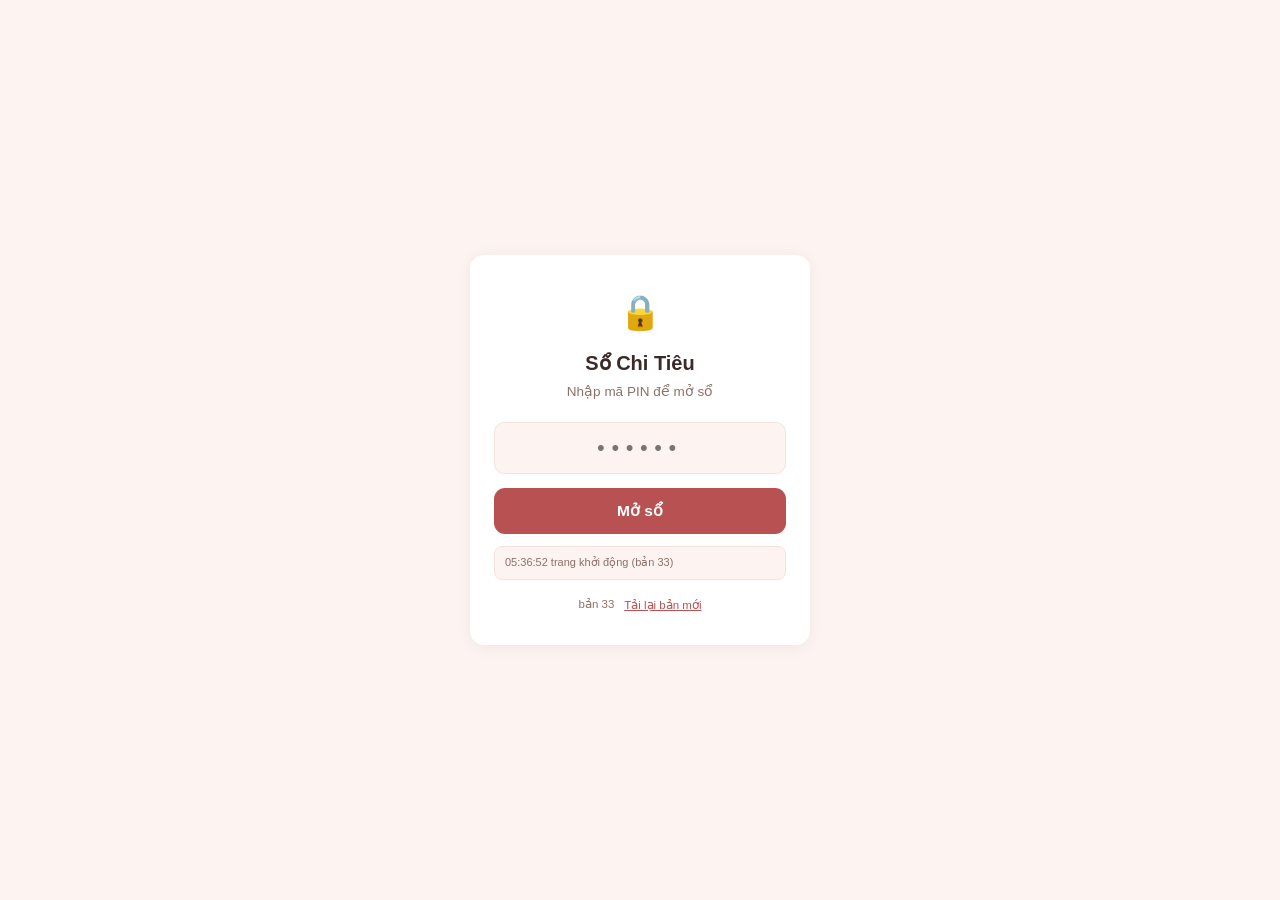
==== commit 13a1d285: "v33: sua va xoa khoan cung chay o nen Noi tiep ban truoc. Sua 0,009s, xoa 0,012s (truoc deu 2,5-5s)." ====
--- a/index.html
+++ b/index.html
@@ -10,7 +10,7 @@
 <meta name="apple-mobile-web-app-capable" content="yes">
 <meta name="apple-mobile-web-app-status-bar-style" content="default">
 <meta name="apple-mobile-web-app-title" content="Sổ Chi Tiêu">
-<link rel="stylesheet" href="style.css?v=32">
+<link rel="stylesheet" href="style.css?v=33">
 </head>
 <body>
 
@@ -521,7 +521,7 @@
   <div class="toast" id="toast" hidden></div>
 </div>
 
-<script src="logic.js?v=32"></script>
-<script src="app.js?v=32"></script>
+<script src="logic.js?v=33"></script>
+<script src="app.js?v=33"></script>
 </body>
 </html>
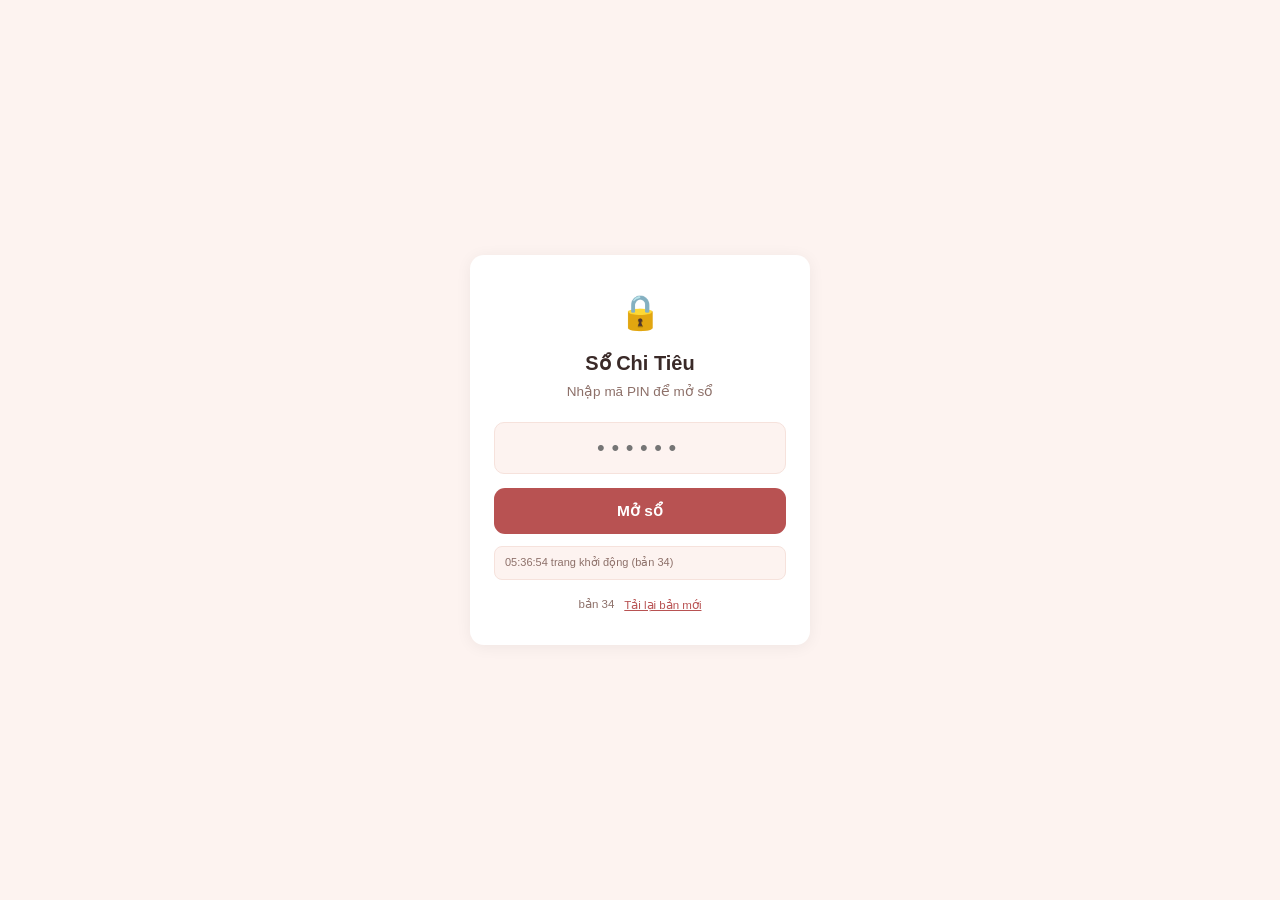
==== commit 9fb7eda0: "v34: so du dau vi nhan so am (the tin dung) The tin dung khong chua tien cua minh ma chua khoan minh" ====
--- a/index.html
+++ b/index.html
@@ -10,7 +10,7 @@
 <meta name="apple-mobile-web-app-capable" content="yes">
 <meta name="apple-mobile-web-app-status-bar-style" content="default">
 <meta name="apple-mobile-web-app-title" content="Sổ Chi Tiêu">
-<link rel="stylesheet" href="style.css?v=33">
+<link rel="stylesheet" href="style.css?v=34">
 </head>
 <body>
 
@@ -332,7 +332,10 @@
     <div class="sheet-card">
       <h3 class="sheet-title">Cài đặt ví</h3>
       <p class="sheet-sub">Mỗi dòng một ví. Số dư đầu là số tiền đang có trong ví
-         tại thời điểm bắt đầu ghi sổ — để trống nếu tính từ 0.</p>
+         tại thời điểm bắt đầu ghi sổ — để trống nếu tính từ 0.<br>
+         Thẻ tín dụng đang nợ thì gõ số <strong>âm</strong>, ví dụ
+         <strong>-5000000</strong>: thẻ không chứa tiền của mình mà chứa khoản
+         mình nợ ngân hàng.</p>
 
       <div id="caidatvi-rows"></div>
       <button type="button" class="link-btn" id="btn-them-vi">+ Thêm ví</button>
@@ -521,7 +524,7 @@
   <div class="toast" id="toast" hidden></div>
 </div>
 
-<script src="logic.js?v=33"></script>
-<script src="app.js?v=33"></script>
+<script src="logic.js?v=34"></script>
+<script src="app.js?v=34"></script>
 </body>
 </html>
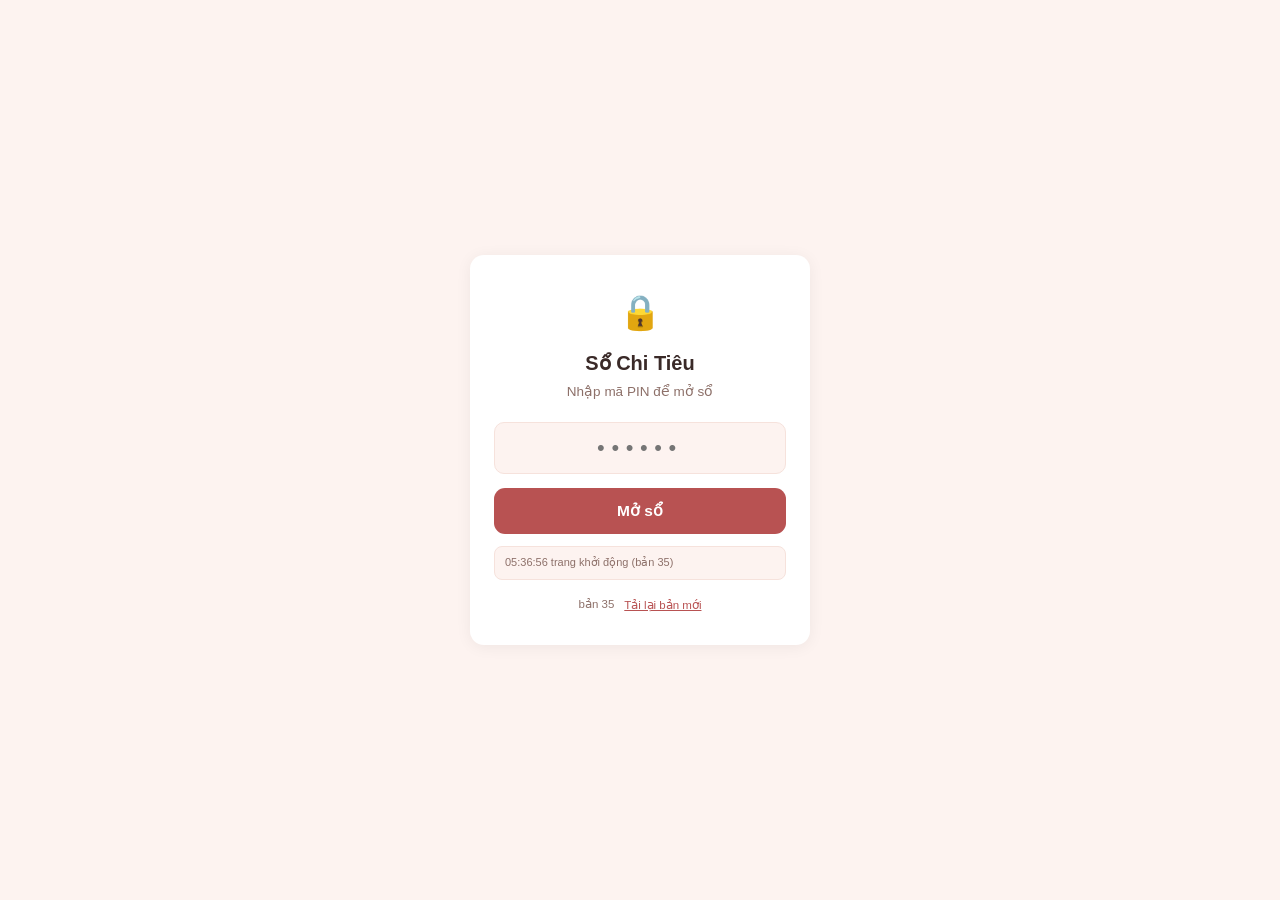
==== commit 809d40f5: "v35: chon kieu sap xep danh sach giao dich Truoc day danh sach luon xep theo thu tu bam Luu, nhung d" ====
--- a/index.html
+++ b/index.html
@@ -10,7 +10,7 @@
 <meta name="apple-mobile-web-app-capable" content="yes">
 <meta name="apple-mobile-web-app-status-bar-style" content="default">
 <meta name="apple-mobile-web-app-title" content="Sổ Chi Tiêu">
-<link rel="stylesheet" href="style.css?v=34">
+<link rel="stylesheet" href="style.css?v=35">
 </head>
 <body>
 
@@ -124,6 +124,10 @@
         <span class="pending" id="pending-badge" hidden></span>
         <button type="button" class="link-btn" id="btn-tim">Tìm khoản</button>
       </div>
+
+      <!-- Chọn kiểu sắp xếp. "Mới nhập" là thứ tự bấm Lưu, "Ngày giao dịch" là
+           ngày anh chọn cho khoản đó — hai mốc này lệch nhau khi ghi bù. -->
+      <div class="chips sap-xep" id="sap-xep"></div>
 
       <!-- Bảng tìm kiếm, mặc định ẩn -->
       <div class="tim-box" id="tim-box" hidden>
@@ -524,7 +528,7 @@
   <div class="toast" id="toast" hidden></div>
 </div>
 
-<script src="logic.js?v=34"></script>
-<script src="app.js?v=34"></script>
+<script src="logic.js?v=35"></script>
+<script src="app.js?v=35"></script>
 </body>
 </html>
--- a/style.css
+++ b/style.css
@@ -679,6 +679,11 @@
 /* Nút tìm đẩy sang phải, tách khỏi tiêu đề */
 .recent-head #btn-tim { margin-left: auto; }
 
+/* Chọn kiểu sắp xếp — nhỏ và nhạt hơn chip thường, vì đây là nút phụ nằm
+   ngay trên danh sách, không được tranh chỗ với chính danh sách. */
+.chips.sap-xep { margin: 0 4px 10px; gap: 6px; }
+.chips.sap-xep .chip { padding: 5px 11px; font-size: 11.5px; }
+
 /* ===== Bảng tìm kiếm ===== */
 .tim-box {
   background: var(--card);
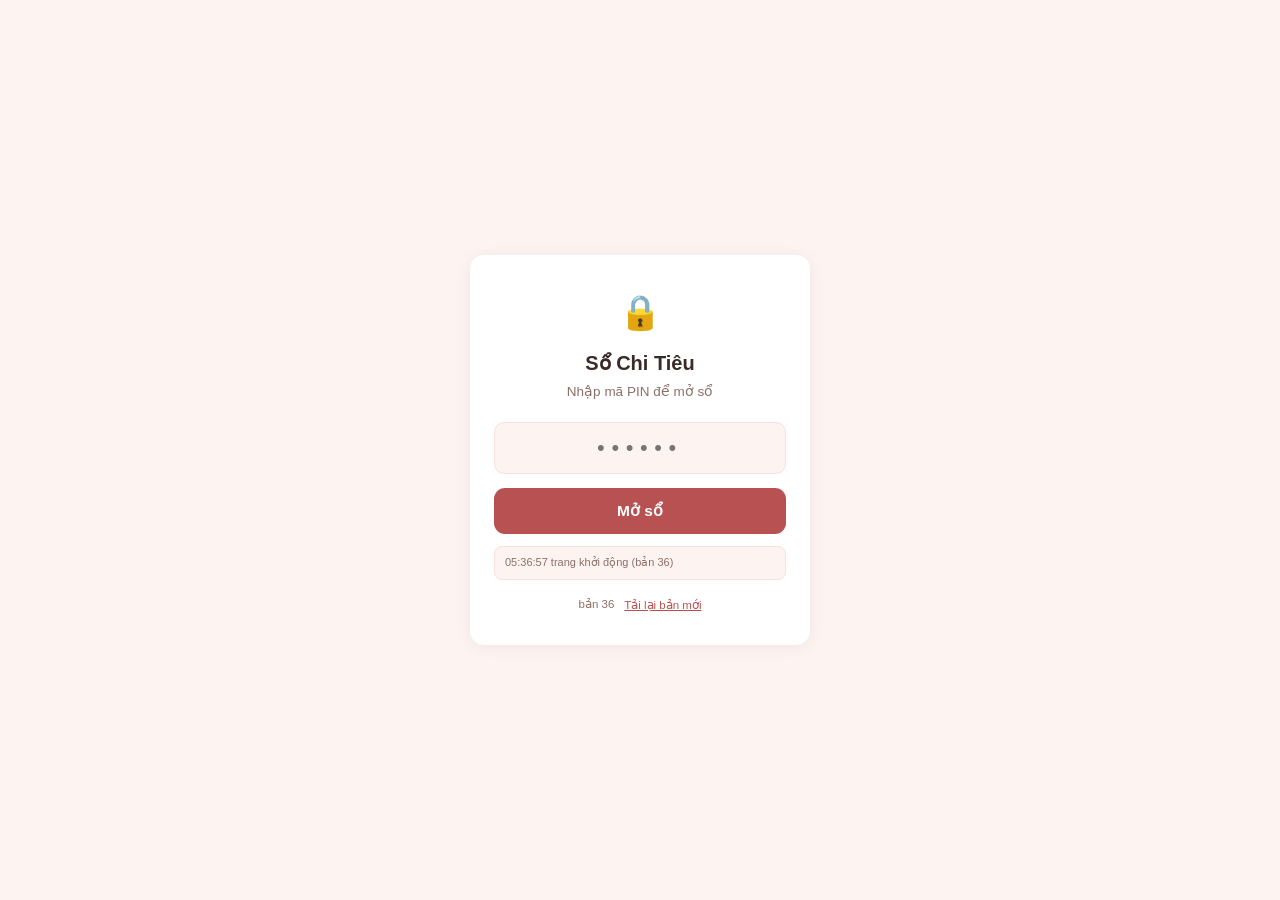
==== commit 966f5842: "Tự quản lý danh mục thu/chi ngay trong app, không cần sửa code Danh mục trước đây nằm cứng trong app" ====
--- a/index.html
+++ b/index.html
@@ -10,7 +10,7 @@
 <meta name="apple-mobile-web-app-capable" content="yes">
 <meta name="apple-mobile-web-app-status-bar-style" content="default">
 <meta name="apple-mobile-web-app-title" content="Sổ Chi Tiêu">
-<link rel="stylesheet" href="style.css?v=35">
+<link rel="stylesheet" href="style.css?v=36">
 </head>
 <body>
 
@@ -72,6 +72,9 @@
       </div>
 
       <div class="chips" id="categories"></div>
+      <div class="dm-sua-hang">
+        <button type="button" class="link-btn" id="btn-sua-danhmuc">Sửa danh mục</button>
+      </div>
 
       <div class="date-row">
         <label class="date-label" for="entry-date">Ngày</label>
@@ -460,6 +463,32 @@
     </div>
   </div>
 
+  <!-- Hộp quản lý danh mục: người dùng tự thêm/sửa/xoá, lưu vào Sheet -->
+  <div class="sheet" id="danhmuc-sheet" hidden>
+    <div class="sheet-card">
+      <h3 class="sheet-title">Sửa danh mục</h3>
+      <p class="sheet-sub">Mỗi dòng một danh mục. Danh mục chi phải chọn lọ —
+         lọ quyết định khoản đó trừ vào đâu.<br>
+         Đổi lọ chỉ áp dụng cho khoản ghi <strong>từ nay về sau</strong>;
+         khoản cũ giữ nguyên lọ đã ghi, nên sổ cũ không bị xáo.</p>
+
+      <h4 class="sheet-label">Danh mục chi</h4>
+      <div id="dm-chi-rows"></div>
+      <button type="button" class="link-btn" id="btn-them-dm-chi">+ Thêm danh mục chi</button>
+
+      <h4 class="sheet-label">Danh mục thu</h4>
+      <div id="dm-thu-rows"></div>
+      <button type="button" class="link-btn" id="btn-them-dm-thu">+ Thêm danh mục thu</button>
+
+      <p class="entry-error" id="danhmuc-error" hidden></p>
+
+      <div class="sheet-actions">
+        <button type="button" class="btn-ghost" id="danhmuc-cancel">Huỷ</button>
+        <button type="button" class="btn-primary" id="danhmuc-ok">Lưu</button>
+      </div>
+    </div>
+  </div>
+
   <!-- Hộp đặt hạn mức chi tiêu theo danh mục -->
   <div class="sheet" id="hanmuc-sheet" hidden>
     <div class="sheet-card">
@@ -528,7 +557,7 @@
   <div class="toast" id="toast" hidden></div>
 </div>
 
-<script src="logic.js?v=35"></script>
-<script src="app.js?v=35"></script>
+<script src="logic.js?v=36"></script>
+<script src="app.js?v=36"></script>
 </body>
 </html>
--- a/style.css
+++ b/style.css
@@ -929,6 +929,47 @@
 }
 .vi-xoa:active { color: var(--danger); }
 
+/* ===== Quản lý danh mục ===== */
+.dm-sua-hang {
+  display: flex;
+  justify-content: flex-end;
+  margin: -2px 0 10px;
+}
+.dm-nhap {
+  display: flex;
+  gap: 6px;
+  align-items: center;
+  margin-bottom: 8px;
+  flex-wrap: wrap;
+}
+.dm-nhap .dm-ten { flex: 1.6; min-width: 0; }
+.dm-nhap .dm-lo  { flex: 1.5; min-width: 0; }
+.dm-xoa {
+  flex-shrink: 0;
+  width: 34px; height: 38px;
+  font-family: inherit;
+  font-size: 14px;
+  color: var(--muted);
+  background: var(--bg);
+  border: 1px solid var(--line);
+  border-radius: 9px;
+  cursor: pointer;
+}
+.dm-xoa:active { color: var(--danger); }
+/* Số khoản đang dùng danh mục này — cảnh báo nhẹ trước khi xoá nhầm */
+.dm-dem {
+  flex-basis: 100%;
+  font-size: 11px;
+  color: var(--muted);
+  padding-left: 2px;
+}
+.dm-dem:empty { display: none; }
+#danhmuc-sheet .sheet-label {
+  display: block;
+  margin: 14px 0 6px;
+  font-weight: 600;
+}
+
 /* 5 tab thì chữ phải nhỏ lại mới vừa màn hình điện thoại */
 .tabs .tab { font-size: 11.5px; padding: 10px 2px; }
 
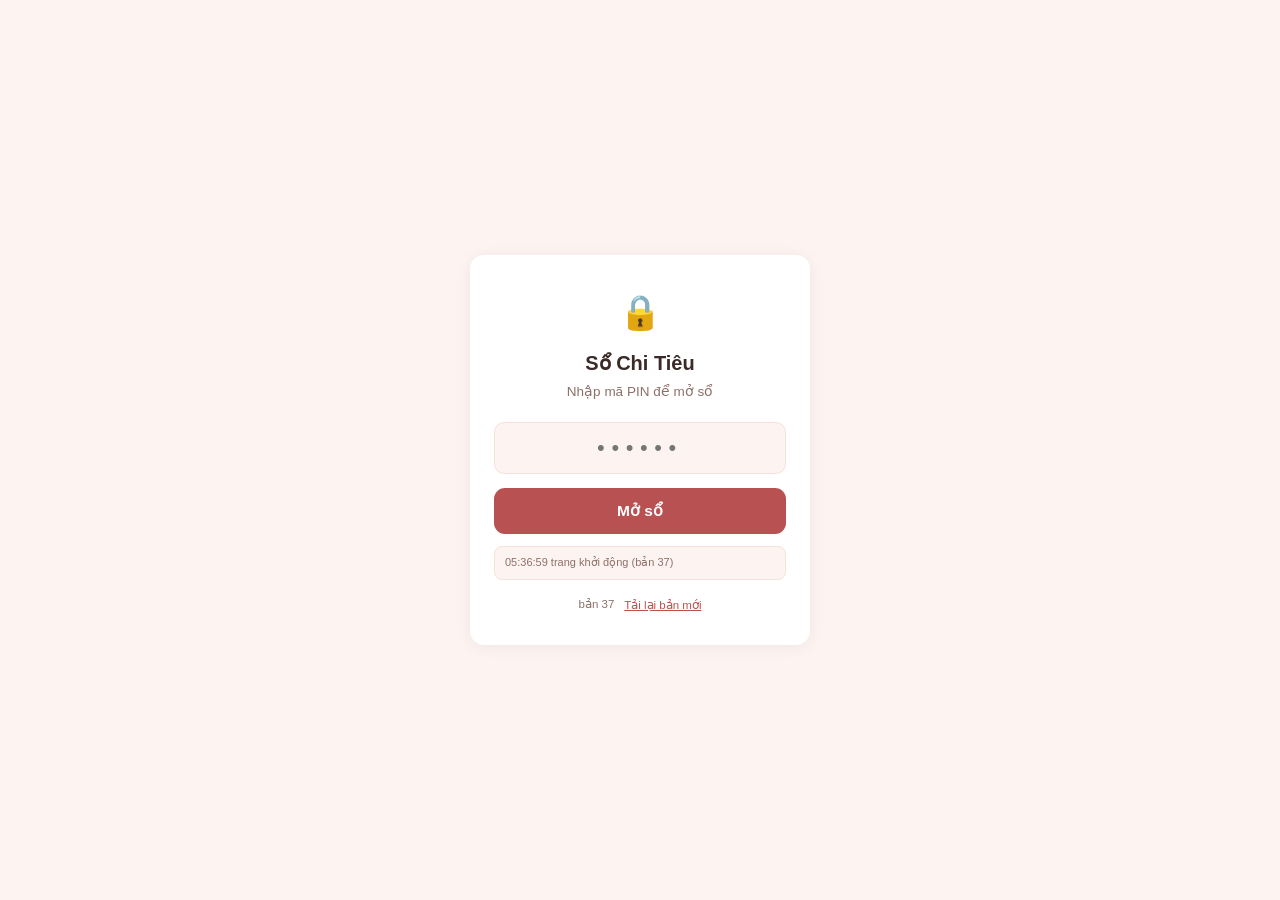
==== commit 55f4d82d: "Nhấn giữ chip để kéo đổi thứ tự danh mục, kèm nút ↑↓ làm đường lùi Danh mục mới luôn rơi xuống cuối," ====
--- a/index.html
+++ b/index.html
@@ -10,7 +10,7 @@
 <meta name="apple-mobile-web-app-capable" content="yes">
 <meta name="apple-mobile-web-app-status-bar-style" content="default">
 <meta name="apple-mobile-web-app-title" content="Sổ Chi Tiêu">
-<link rel="stylesheet" href="style.css?v=36">
+<link rel="stylesheet" href="style.css?v=37">
 </head>
 <body>
 
@@ -73,6 +73,7 @@
 
       <div class="chips" id="categories"></div>
       <div class="dm-sua-hang">
+        <span class="dm-goi-y">Nhấn giữ một danh mục để kéo đổi chỗ</span>
         <button type="button" class="link-btn" id="btn-sua-danhmuc">Sửa danh mục</button>
       </div>
 
@@ -557,7 +558,7 @@
   <div class="toast" id="toast" hidden></div>
 </div>
 
-<script src="logic.js?v=36"></script>
-<script src="app.js?v=36"></script>
+<script src="logic.js?v=37"></script>
+<script src="app.js?v=37"></script>
 </body>
 </html>
--- a/style.css
+++ b/style.css
@@ -932,9 +932,41 @@
 /* ===== Quản lý danh mục ===== */
 .dm-sua-hang {
   display: flex;
-  justify-content: flex-end;
+  justify-content: space-between;
+  align-items: center;
+  gap: 8px;
   margin: -2px 0 10px;
 }
+.dm-goi-y {
+  font-size: 11px;
+  color: var(--muted);
+}
+
+/* Chip đang được nhấc lên để kéo. Phải thấy rõ KHÁC hẳn chip thường, nếu
+   không người dùng không biết mình đang kéo hay đang chọn. */
+.chip-keo {
+  transform: scale(1.1);
+  box-shadow: 0 6px 16px rgba(0, 0, 0, 0.28);
+  opacity: 0.92;
+  position: relative;
+  z-index: 5;
+  transition: none;
+}
+/* Trong lúc kéo, chặn trình duyệt tự bôi đen chữ và hiện menu giữ-để-chọn */
+.chips { -webkit-touch-callout: none; -webkit-user-select: none; user-select: none; }
+
+.dm-len, .dm-xuong {
+  flex-shrink: 0;
+  width: 34px; height: 32px;
+  font-family: inherit;
+  font-size: 13px;
+  color: var(--muted);
+  background: var(--bg);
+  border: 1px solid var(--line);
+  border-radius: 9px;
+  cursor: pointer;
+}
+.dm-len:active, .dm-xuong:active { color: var(--accent); }
 .dm-nhap {
   display: flex;
   gap: 6px;
@@ -942,11 +974,24 @@
   margin-bottom: 8px;
   flex-wrap: wrap;
 }
+.dm-nhap {
+  padding-bottom: 8px;
+  border-bottom: 1px solid var(--line);
+}
 .dm-nhap .dm-ten { flex: 1.6; min-width: 0; }
-.dm-nhap .dm-lo  { flex: 1.5; min-width: 0; }
+.dm-nhap .dm-lo  { flex: 1.2; min-width: 0; }
+/* Các nút xuống dòng riêng: chung hàng với ô tên thì tên bị cắt cụt */
+.dm-nut {
+  flex-basis: 100%;
+  display: flex;
+  align-items: center;
+  justify-content: flex-end;
+  gap: 6px;
+}
+.dm-nut .dm-dem { margin-right: auto; }
 .dm-xoa {
   flex-shrink: 0;
-  width: 34px; height: 38px;
+  width: 34px; height: 32px;
   font-family: inherit;
   font-size: 14px;
   color: var(--muted);
@@ -958,12 +1003,10 @@
 .dm-xoa:active { color: var(--danger); }
 /* Số khoản đang dùng danh mục này — cảnh báo nhẹ trước khi xoá nhầm */
 .dm-dem {
-  flex-basis: 100%;
   font-size: 11px;
   color: var(--muted);
   padding-left: 2px;
 }
-.dm-dem:empty { display: none; }
 #danhmuc-sheet .sheet-label {
   display: block;
   margin: 14px 0 6px;
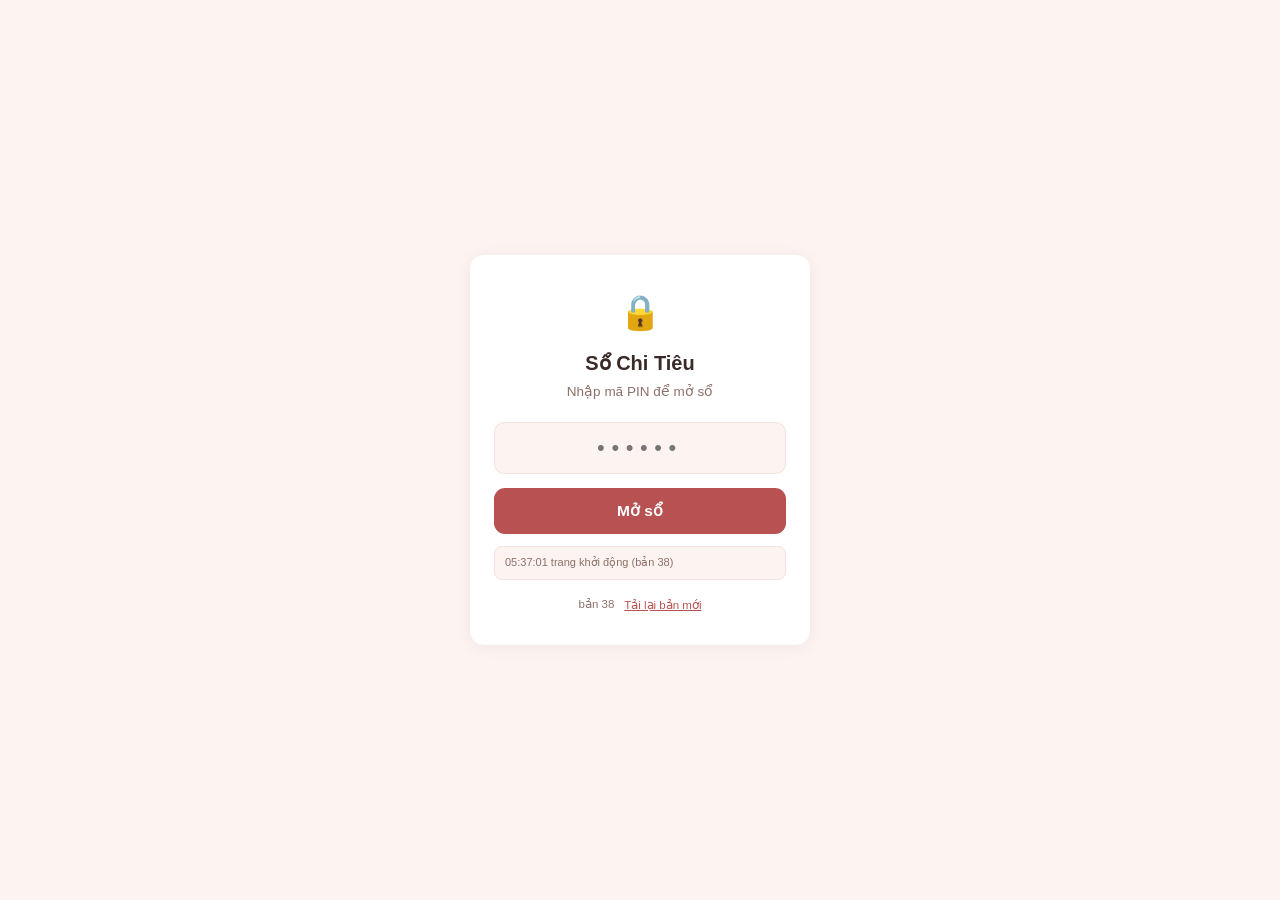
==== commit f52aa272: "Số dư đầu lọ: nạp nền cho lọ mà không cần bịa một khoản thu Ví có soDuDau, lọ thì không. Muốn lọ có " ====
--- a/index.html
+++ b/index.html
@@ -10,7 +10,7 @@
 <meta name="apple-mobile-web-app-capable" content="yes">
 <meta name="apple-mobile-web-app-status-bar-style" content="default">
 <meta name="apple-mobile-web-app-title" content="Sổ Chi Tiêu">
-<link rel="stylesheet" href="style.css?v=37">
+<link rel="stylesheet" href="style.css?v=38">
 </head>
 <body>
 
@@ -159,7 +159,10 @@
     <section class="jars">
       <div class="jar-head">
         <span class="jar-month" id="jar-month">—</span>
-        <button type="button" class="link-btn" id="btn-tile">Chỉnh tỉ lệ</button>
+        <span class="jar-head-nut">
+          <button type="button" class="link-btn" id="btn-nenlo">Số dư đầu lọ</button>
+          <button type="button" class="link-btn" id="btn-tile">Chỉnh tỉ lệ</button>
+        </span>
       </div>
 
       <p class="jar-note" id="jar-sweep-note" hidden></p>
@@ -446,6 +449,29 @@
     </div>
   </div>
 
+  <!-- Hộp nhập số dư đầu lọ: tiền đã nằm sẵn trong lọ lúc bắt đầu ghi sổ -->
+  <div class="sheet" id="nenlo-sheet" hidden>
+    <div class="sheet-card">
+      <h3 class="sheet-title">Số dư đầu lọ</h3>
+      <p class="sheet-sub">Tiền đã nằm sẵn trong từng lọ lúc <strong>bắt đầu ghi sổ</strong>,
+         giống số dư đầu của ví. Nhờ nó anh không phải bịa một khoản thu để nạp
+         nền cho lọ — khoản thu giả sẽ thổi phồng thống kê thu nhập tháng đó.<br>
+         Lọ <strong>cộng dồn</strong> nhận nền ở mọi tháng. Lọ
+         <strong>tiêu theo tháng</strong> chỉ nhận ở tháng đầu sổ, vì sang
+         tháng sau chúng reset; phần không tiêu hết sẽ được dồn như thường lệ.</p>
+
+      <div id="nenlo-rows"></div>
+
+      <p class="ratio-total" id="nenlo-total">—</p>
+      <p class="entry-error" id="nenlo-error" hidden></p>
+
+      <div class="sheet-actions">
+        <button type="button" class="btn-ghost" id="nenlo-cancel">Huỷ</button>
+        <button type="button" class="btn-primary" id="nenlo-ok">Lưu</button>
+      </div>
+    </div>
+  </div>
+
   <!-- Hộp thoại chỉnh tỉ lệ -->
   <div class="sheet" id="ratio-sheet" hidden>
     <div class="sheet-card">
@@ -558,7 +584,7 @@
   <div class="toast" id="toast" hidden></div>
 </div>
 
-<script src="logic.js?v=37"></script>
-<script src="app.js?v=37"></script>
+<script src="logic.js?v=38"></script>
+<script src="app.js?v=38"></script>
 </body>
 </html>
--- a/style.css
+++ b/style.css
@@ -1346,3 +1346,15 @@
   margin: 6px 2px 0;
   line-height: 1.5;
 }
+
+/* ===== Số dư đầu lọ ===== */
+.jar-head-nut { display: flex; gap: 12px; align-items: center; }
+.nenlo-nhap { margin-bottom: 10px; }
+.nenlo-nhap .sheet-label {
+  display: flex;
+  justify-content: space-between;
+  align-items: baseline;
+  margin-bottom: 4px;
+}
+.nenlo-kieu { font-size: 11px; color: var(--muted); font-weight: 400; }
+.nenlo-nhap .nenlo-so { width: 100%; }
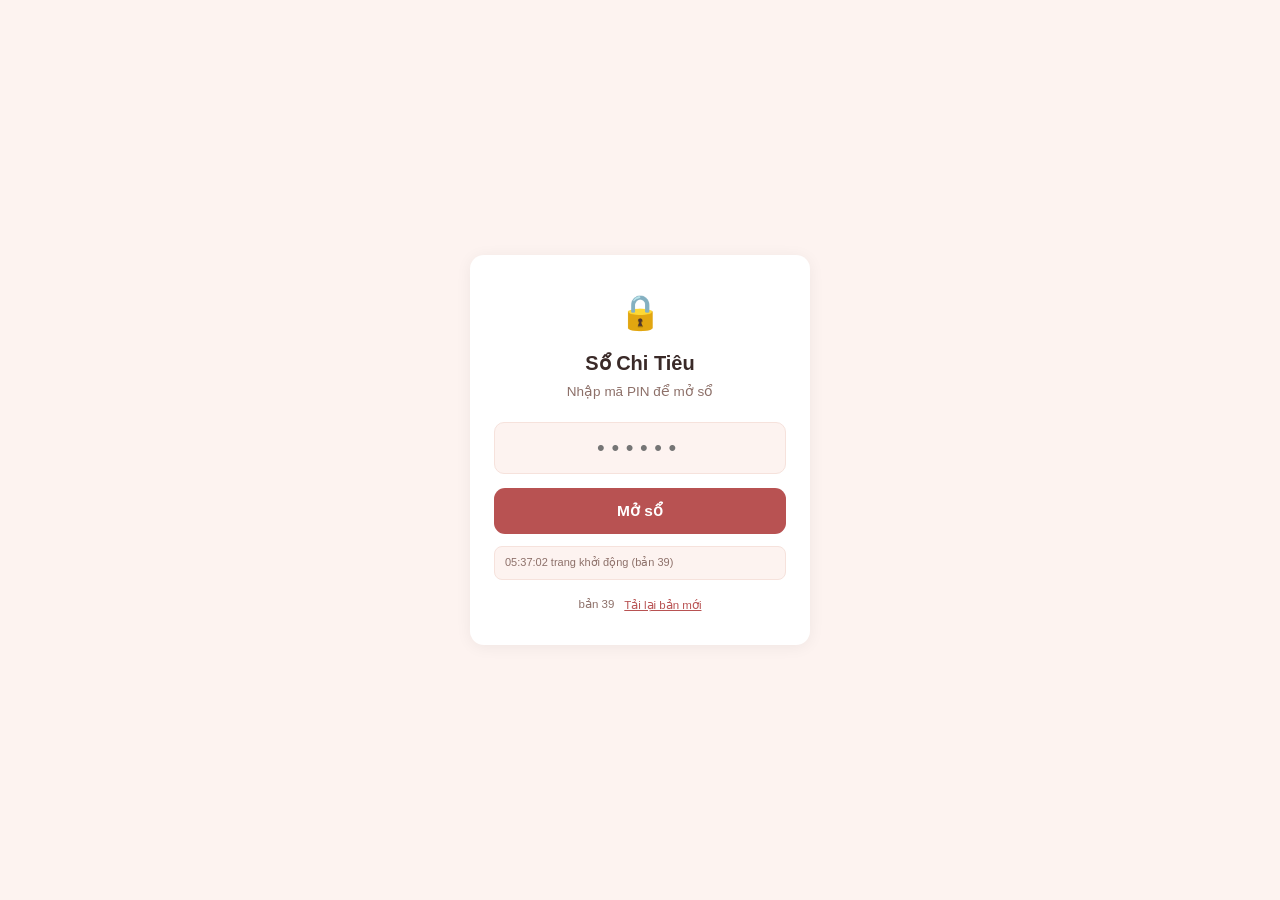
==== commit e448c75d: "Them vi tai san: nha, dat, xe khong con bi tinh vao "Tien con" Mua nha ghi bang Chuyen vi sang mot v" ====
--- a/index.html
+++ b/index.html
@@ -10,7 +10,7 @@
 <meta name="apple-mobile-web-app-capable" content="yes">
 <meta name="apple-mobile-web-app-status-bar-style" content="default">
 <meta name="apple-mobile-web-app-title" content="Sổ Chi Tiêu">
-<link rel="stylesheet" href="style.css?v=38">
+<link rel="stylesheet" href="style.css?v=39">
 </head>
 <body>
 
@@ -346,7 +346,10 @@
          tại thời điểm bắt đầu ghi sổ — để trống nếu tính từ 0.<br>
          Thẻ tín dụng đang nợ thì gõ số <strong>âm</strong>, ví dụ
          <strong>-5000000</strong>: thẻ không chứa tiền của mình mà chứa khoản
-         mình nợ ngân hàng.</p>
+         mình nợ ngân hàng.<br>
+         Đánh dấu <strong>Ví tài sản</strong> cho nhà, đất, xe, vàng: mua bằng
+         <em>Chuyển ví</em> nên không bị trừ vào lọ, và không bị cộng vào
+         “Tiền còn” — chỉ cộng vào tài sản ròng.</p>
 
       <div id="caidatvi-rows"></div>
       <button type="button" class="link-btn" id="btn-them-vi">+ Thêm ví</button>
@@ -584,7 +587,7 @@
   <div class="toast" id="toast" hidden></div>
 </div>
 
-<script src="logic.js?v=38"></script>
-<script src="app.js?v=38"></script>
+<script src="logic.js?v=39"></script>
+<script src="app.js?v=39"></script>
 </body>
 </html>
--- a/style.css
+++ b/style.css
@@ -910,9 +910,30 @@
 
 .vi-nhap {
   display: flex;
+  flex-wrap: wrap;
   gap: 6px;
   align-items: center;
   margin-bottom: 8px;
+  padding-bottom: 8px;
+  border-bottom: 1px solid var(--line);
+}
+
+/* Ô tích nằm riêng một dòng. Nhét chung dòng với tên ví và số dư đầu thì
+   trên điện thoại tên ví bị cắt cụt — đã mắc đúng lỗi này ở phần danh mục. */
+.vi-ts {
+  flex-basis: 100%;
+  display: flex;
+  align-items: center;
+  gap: 7px;
+  font-size: 12px;
+  line-height: 1.35;
+  color: var(--muted);
+  cursor: pointer;
+}
+.vi-ts input {
+  flex-shrink: 0;
+  width: 16px; height: 16px;
+  accent-color: var(--accent);
 }
 .vi-nhap .vi-ten { flex: 2; min-width: 0; }
 .vi-nhap .vi-dau { flex: 1.4; min-width: 0; }
